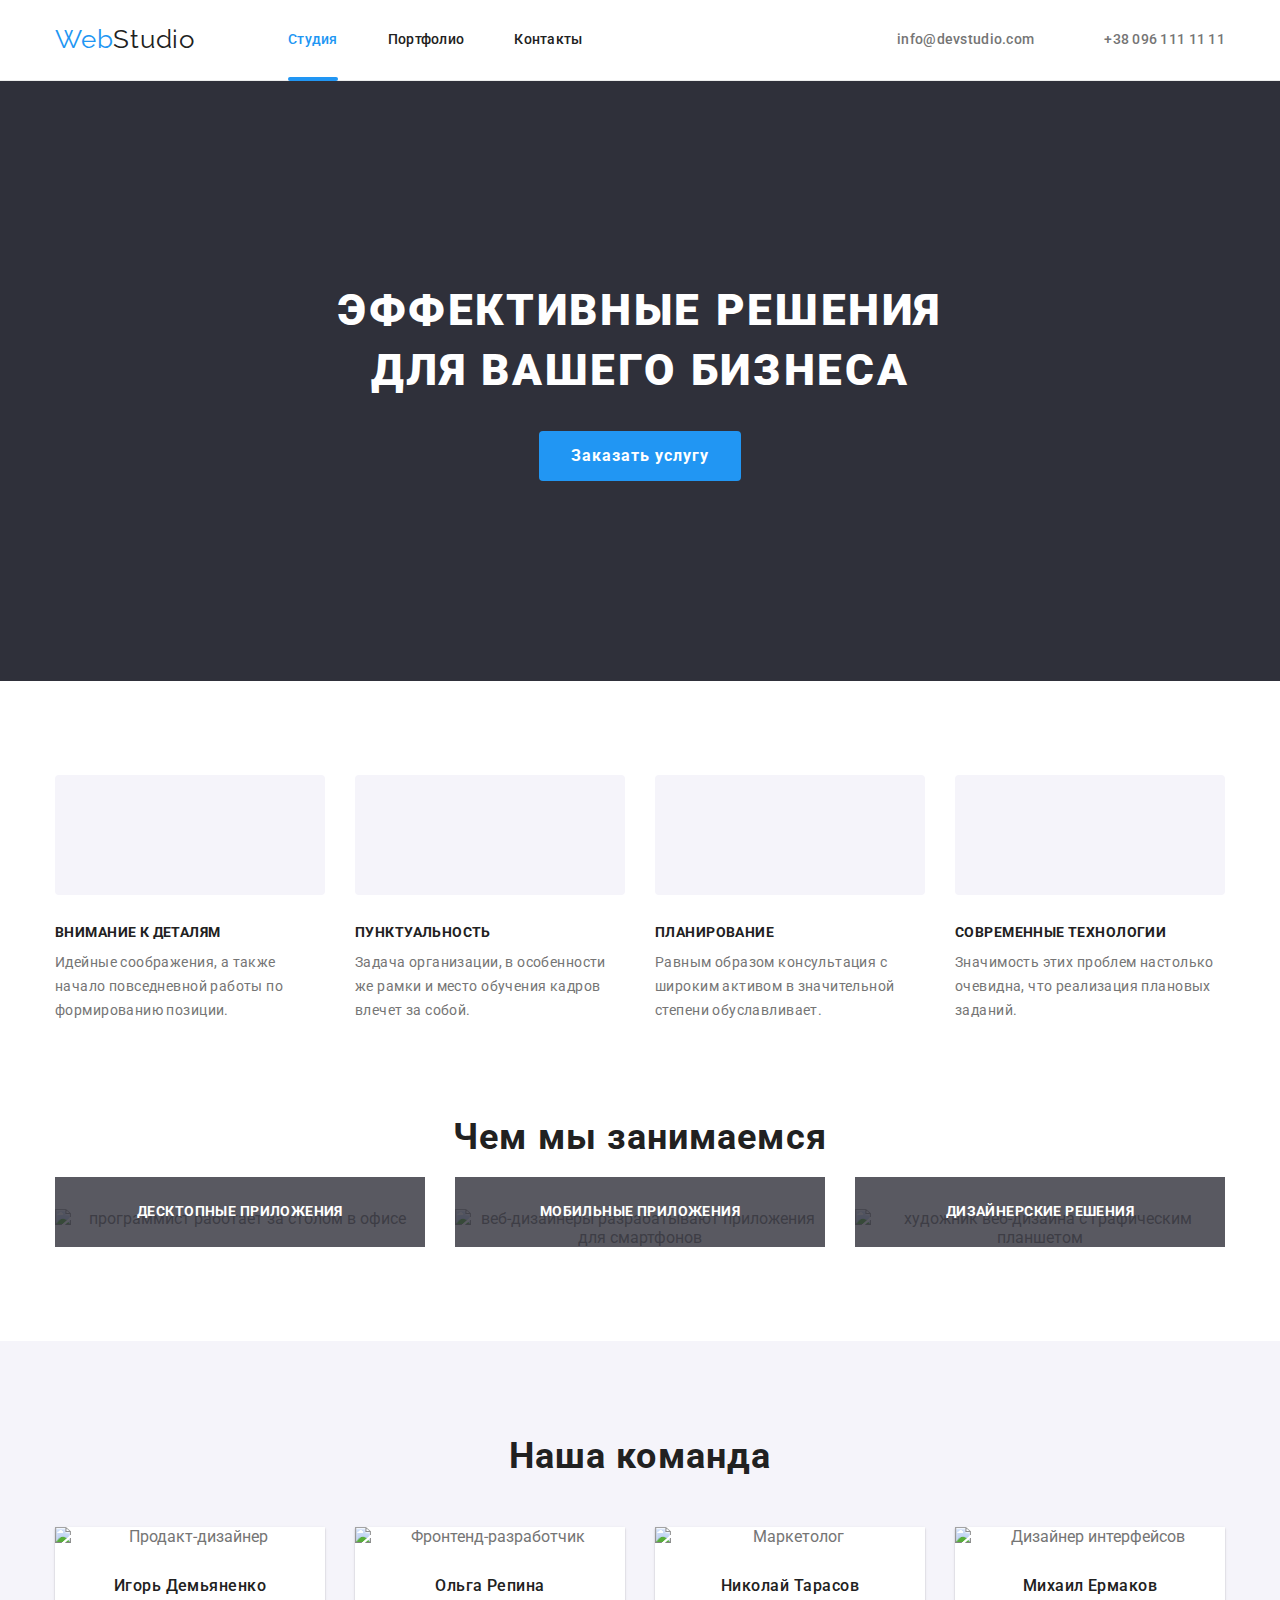
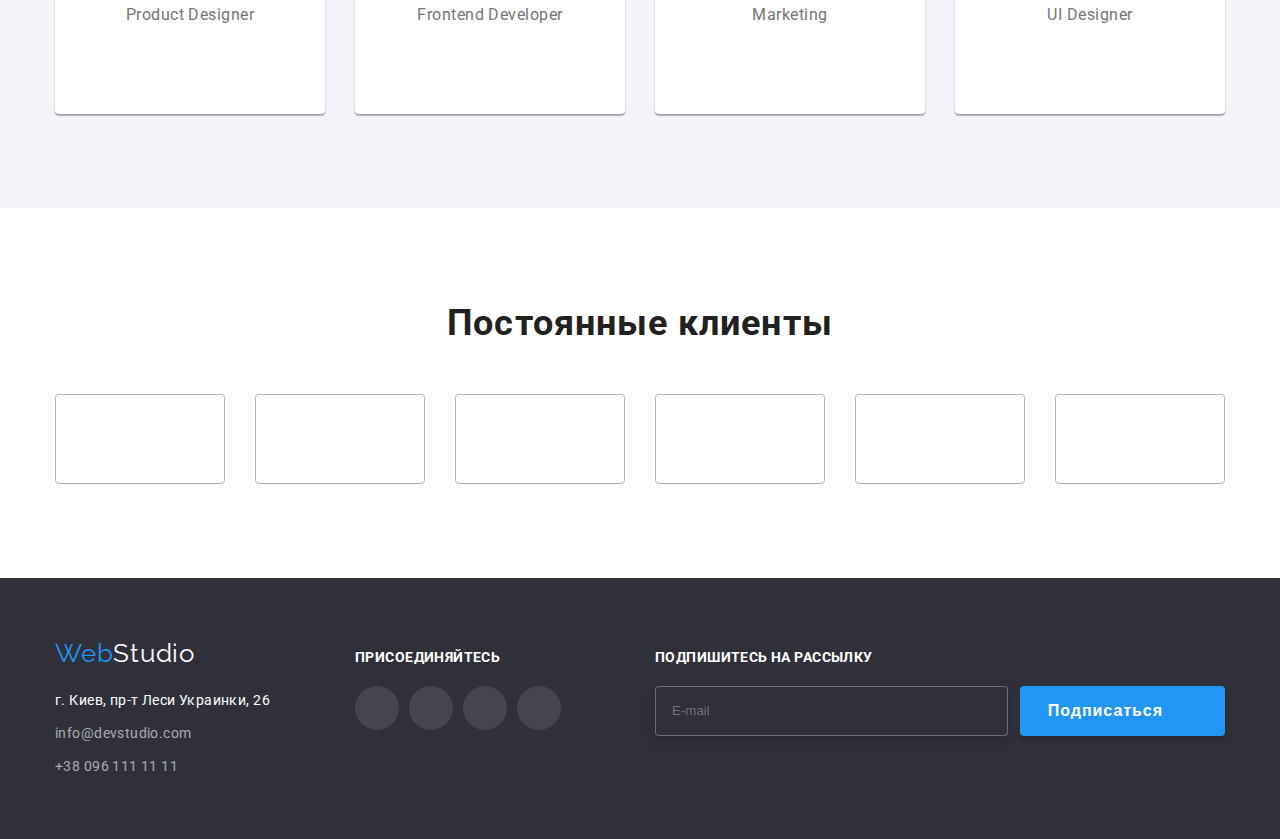
==== index.html @ 5e9e9f80 "finalazing sass" ====
<!DOCTYPE html>
<html lang="ru">
  <head>
    <meta charset="UTF-8" />
    <meta http-equiv="X-UA-Compatible" content="IE=edge" />
    <meta name="viewport" content="width=device-width, initial-scale=1.0" />
    <title>Студия</title>
    <link rel="preconnect" href="https://fonts.gstatic.com" />
    <link
      href="https://fonts.googleapis.com/css2?family=Raleway:wght@700&family=Roboto:wght@400;500;700;900&display=swap"
      rel="stylesheet"
    />
    <link
      rel="stylesheet"
      href="https://cdnjs.cloudflare.com/ajax/libs/modern-normalize/1.0.0/modern-normalize.min.css"
      integrity="sha512-ISS7cAi1PEhQ8jnbJpJZMd29NlhNj4AWYyLOSp2CE/CsHxTCu+r+t0D2yoJudVrd0/8fTVPUVDzY5Tvli75u/g=="
      crossorigin="anonymous"
    />
    <link rel="stylesheet" href="./CSS/styles.min.css" />
  </head>
  <body>
    <!-- Шапка сайта -->
    <header class="header">
      <div class="container header--align-center">
        <nav class="navigation">
          <a
            href="https://andysmokk.github.io/goit-markup-hw-07/"
            class="logo header__logo--position"
          >
            <span class="logo__text--blue">Web</span>Studio</a
          >
          <ul class="navigation__list">
            <li class="navigation__ltem">
              <a
                href="./index.html"
                class="navigation__link navigation__link--position current navigation--current-page"
                >Студия
              </a>
            </li>
            <li class="navigation__ltem">
              <a
                href="./html/portfolio.html"
                class="navigation__link navigation__link--position"
                >Портфолио</a
              >
            </li>
            <li class="navigation__ltem">
              <a href="/" class="navigation__link navigation__link--position"
                >Контакты</a
              >
            </li>
          </ul>
        </nav>
        <ul class="contacts">
          <li class="contacts__item--position">
            <a
              class="contacts__link contacts__link--position contacts__link--padding"
              href="mailto:info@devstudio.com"
            >
              <svg
                class="contacts__icon contacts__icon--posotion"
                width="16"
                height="12"
              >
                <use href="./images/icons/sprite.svg#icon-envelope"></use>
              </svg>
              info@devstudio.com
            </a>
          </li>
          <li class="contacts__item--position">
            <a
              class="contacts__link contacts__link--position contacts__link--padding"
              href="tel:+380961111111"
              ><svg
                class="contacts__icon contacts__icon--posotion"
                width="10"
                height="16"
              >
                <use href="./images/icons/sprite.svg#icon-smartphone"></use>
              </svg>
              +38 096 111 11 11</a
            >
          </li>
        </ul>
      </div>
    </header>

    <main>
      <!-- Секция герой -->
      <section class="hero overlay">
        <div class="container hero__title--popsition">
          <h1 class="hero__title">Эффективные решения для вашего бизнеса</h1>
          <button type="button" class="hero__button" data-modal-open>
            Заказать услугу
          </button>
        </div>
      </section>

      <!-- Секция особенности работы -->
      <section class="section">
        <div class="container">
          <!-- заголовок "Особенности работы" скрыт -->
          <h2 class="visually-hidden">Особенности работы</h2>
          <ul class="grid">
            <li class="grid__item">
              <div class="features features--margin">
                <svg width="70" height="70">
                  <use href="./images/icons/sprite.svg#icon-antenna"></use>
                </svg>
              </div>
              <h3 class="features__title features__title--margin">
                Внимание к деталям
              </h3>
              <p class="features__text">
                Идейные соображения, а также начало повседневной работы по
                формированию позиции.
              </p>
            </li>
            <li class="grid__item">
              <div class="features features--margin">
                <svg width="70" height="70">
                  <use href="./images/icons/sprite.svg#icon-clock"></use>
                </svg>
              </div>
              <h3 class="features__title features__title--margin">
                Пунктуальность
              </h3>
              <p class="features__text">
                Задача организации, в особенности же рамки и место обучения
                кадров влечет за собой.
              </p>
            </li>
            <li class="grid__item">
              <div class="features features--margin">
                <svg width="70" height="70">
                  <use href="./images/icons/sprite.svg#icon-diagram"></use>
                </svg>
              </div>
              <h3 class="features__title features__title--margin">
                Планирование
              </h3>
              <p class="features__text">
                Равным образом консультация с широким активом в значительной
                степени обуславливает.
              </p>
            </li>
            <li class="grid__item">
              <div class="features features--margin">
                <svg width="70" height="70">
                  <use href="./images/icons/sprite.svg#icon-astronaut"></use>
                </svg>
              </div>
              <h3 class="features__title features__title--margin">
                Современные технологии
              </h3>
              <p class="features__text">
                Значимость этих проблем настолько очевидна, что реализация
                плановых заданий.
              </p>
            </li>
          </ul>
        </div>
      </section>

      <!-- Секция чем мы занимаемся -->
      <section class="section work">
        <div class="container">
          <h2 class="section__title section__title--margin">
            Чем мы занимаемся
          </h2>
          <ul class="grid">
            <li class="work__item grid__item">
              <img
                src="./images/home/programer-working.jpg"
                alt="программист работает за столом в офисе"
              />
              <p class="work__text work__text--padding">
                Десктопные приложения
              </p>
            </li>
            <li class="work__item grid__item">
              <img
                src="./images/home/web-ui-designers.jpg"
                alt="веб-дизайнеры разрабатывают приложения для смартфонов"
              />
              <p class="work__text work__text--padding">Мобильные приложения</p>
            </li>
            <li class="work__item grid__item">
              <img
                src="./images/home/creative-artist-web-design.jpg"
                alt="художник веб-дизайна с графическим планшетом"
              />
              <p class="work__text work__text--padding">Дизайнерские решения</p>
            </li>
          </ul>
        </div>
      </section>

      <!-- Секция наша команда -->
      <section class="section team">
        <div class="container">
          <h2 class="section__title section__title--margin">Наша команда</h2>
          <ul class="grid">
            <li class="grid__item team__item">
              <img
                src="./images/home/product-designer.jpg"
                alt="Продакт-дизайнер"
              />
              <div class="team__text--padding">
                <h3 class="team__member-title team__member-title--margin">
                  Игорь Демьяненко
                </h3>
                <p class="team__member-text">Product Designer</p>
              </div>
              <ul class="social__list social__list--padding">
                <li class="social__item social__item--margin">
                  <a href="" class="social__link">
                    <svg class="social__icon" width="20" height="20">
                      <use
                        href="./images/icons/sprite.svg#icon-instagram"
                      ></use>
                    </svg>
                  </a>
                </li>
                <li class="social__item social__item--margin">
                  <a href="" class="social__link">
                    <svg class="social__icon" width="20" height="16.25">
                      <use href="./images/icons/sprite.svg#icon-twitter"></use>
                    </svg>
                  </a>
                </li>
                <li class="social__item social__item--margin">
                  <a href="" class="social__link">
                    <svg class="social__icon" width="10" height="20">
                      <use href="./images/icons/sprite.svg#icon-facebook"></use>
                    </svg>
                  </a>
                </li>
                <li class="social__item social__item--margin">
                  <a href="" class="social__link">
                    <svg class="social__icon" width="20" height="20">
                      <use href="./images/icons/sprite.svg#icon-linkedin"></use>
                    </svg>
                  </a>
                </li>
              </ul>
            </li>
            <li class="grid__item team__item">
              <img
                src="./images/home/frontend-developer.jpg"
                alt="Фронтенд-разработчик"
              />
              <div class="team__text--padding">
                <h3 class="team__member-title team__member-title--margin">
                  Ольга Репина
                </h3>
                <p class="team__member-text">Frontend Developer</p>
              </div>
              <ul class="social__list social__list--padding">
                <li class="social__item social__item--margin">
                  <a href="" class="social__link">
                    <svg class="social__icon" width="20" height="20">
                      <use
                        href="./images/icons/sprite.svg#icon-instagram"
                      ></use>
                    </svg>
                  </a>
                </li>
                <li class="social__item social__item--margin">
                  <a href="" class="social__link">
                    <svg class="social__icon" width="20" height="16.25">
                      <use href="./images/icons/sprite.svg#icon-twitter"></use>
                    </svg>
                  </a>
                </li>
                <li class="social__item social__item--margin">
                  <a href="" class="social__link">
                    <svg class="social__icon" width="10" height="20">
                      <use href="./images/icons/sprite.svg#icon-facebook"></use>
                    </svg>
                  </a>
                </li>
                <li class="social__item social__item--margin">
                  <a href="" class="social__link">
                    <svg class="social__icon" width="20" height="20">
                      <use href="./images/icons/sprite.svg#icon-linkedin"></use>
                    </svg>
                  </a>
                </li>
              </ul>
            </li>
            <li class="grid__item team__item">
              <img src="./images/home/marketing.jpg" alt="Маркетолог" />
              <div class="team__text--padding">
                <h3 class="team__member-title team__member-title--margin">
                  Николай Тарасов
                </h3>
                <p class="team__member-text">Marketing</p>
              </div>
              <ul class="social__list social__list--padding">
                <li class="social__item social__item--margin">
                  <a href="" class="social__link">
                    <svg class="social__icon" width="20" height="20">
                      <use
                        href="./images/icons/sprite.svg#icon-instagram"
                      ></use>
                    </svg>
                  </a>
                </li>
                <li class="social__item social__item--margin">
                  <a href="" class="social__link">
                    <svg class="social__icon" width="20" height="16.25">
                      <use href="./images/icons/sprite.svg#icon-twitter"></use>
                    </svg>
                  </a>
                </li>
                <li class="social__item social__item--margin">
                  <a href="" class="social__link">
                    <svg class="social__icon" width="10" height="20">
                      <use href="./images/icons/sprite.svg#icon-facebook"></use>
                    </svg>
                  </a>
                </li>
                <li class="social__item social__item--margin">
                  <a href="" class="social__link">
                    <svg class="social__icon" width="20" height="20">
                      <use href="./images/icons/sprite.svg#icon-linkedin"></use>
                    </svg>
                  </a>
                </li>
              </ul>
            </li>
            <li class="grid__item team__item">
              <img
                src="./images/home/ui-designer.jpg"
                alt="Дизайнер интерфейсов"
              />
              <div class="team__text--padding">
                <h3 class="team__member-title team__member-title--margin">
                  Михаил Ермаков
                </h3>
                <p class="team__member-text">UI Designer</p>
              </div>
              <ul class="social__list social__list--padding">
                <li class="social__item social__item--margin">
                  <a
                    href=""
                    class="social__link"
                    target="_blank"
                    rel="noopener noreferrer"
                  >
                    <svg class="social__icon" width="20" height="20">
                      <use
                        href="./images/icons/sprite.svg#icon-instagram"
                      ></use>
                    </svg>
                  </a>
                </li>
                <li class="social__item social__item--margin">
                  <a
                    href=""
                    class="social__link"
                    target="_blank"
                    rel="noopener noreferrer"
                  >
                    <svg class="social__icon" width="20" height="16.25">
                      <use href="./images/icons/sprite.svg#icon-twitter"></use>
                    </svg>
                  </a>
                </li>
                <li class="social__item social__item--margin">
                  <a
                    href=""
                    class="social__link"
                    target="_blank"
                    rel="noopener noreferrer"
                  >
                    <svg class="social__icon" width="10" height="20">
                      <use href="./images/icons/sprite.svg#icon-facebook"></use>
                    </svg>
                  </a>
                </li>
                <li class="social__item social__item--margin">
                  <a
                    href=""
                    class="social__link"
                    target="_blank"
                    rel="noopener noreferrer"
                  >
                    <svg class="social__icon" width="20" height="20">
                      <use href="./images/icons/sprite.svg#icon-linkedin"></use>
                    </svg>
                  </a>
                </li>
              </ul>
            </li>
          </ul>
        </div>
      </section>

      <!-- Секция клиенты -->
      <section class="section clients">
        <div class="container">
          <h2 class="section__title section__title--margin">
            Постоянные клиенты
          </h2>
          <ul class="grid">
            <li class="grid__item clients__item--grid">
              <a href="" class="clients__link">
                <svg class="clients__icon" width="44.27" height="49.23">
                  <use href="./images/icons/sprite.svg#icon-Client-1"></use>
                </svg>
              </a>
            </li>
            <li class="grid__item clients__item--grid">
              <a href="" class="clients__link">
                <svg class="clients__icon" width="40" height="52">
                  <use href="./images/icons/sprite.svg#icon-Client-2"></use>
                </svg>
              </a>
            </li>
            <li class="grid__item clients__item--grid">
              <a href="" class="clients__link">
                <svg class="clients__icon" width="41" height="42.6">
                  <use href="./images/icons/sprite.svg#icon-Client-3"></use>
                </svg>
              </a>
            </li>
            <li class="grid__item clients__item--grid">
              <a href="" class="clients__link">
                <svg class="clients__icon" width="79.66" height="42.02">
                  <use href="./images/icons/sprite.svg#icon-Client-4"></use>
                </svg>
              </a>
            </li>
            <li class="grid__item clients__item--grid">
              <a href="" class="clients__link">
                <svg class="clients__icon" width="59" height="47">
                  <use href="./images/icons/sprite.svg#icon-Client-5"></use>
                </svg>
              </a>
            </li>
            <li class="grid__item clients__item--grid">
              <a href="" class="clients__link">
                <svg class="clients__icon" width="88.48" height="45.44">
                  <use href="./images/icons/sprite.svg#icon-Client-6"></use>
                </svg>
              </a>
            </li>
          </ul>
        </div>
      </section>
    </main>

    <!-- Футер -->
    <footer class="footer">
      <div class="container footer__flex">
        <div class="footer__addres footer__addres--position">
          <a
            href="https://andysmokk.github.io/goit-markup-hw-07/"
            class="logo footer__logo footer__logo--margin"
          >
            <span class="logo__text--blue">Web</span>Studio</a
          >
          <address>
            <p class="address__text address__text--margin">
              г. Киев, пр-т Леси Украинки, 26
            </p>
            <ul>
              <li>
                <a
                  class="address__contact address__contact--margin"
                  href="mailto:info@devstudio.com"
                  >info@devstudio.com</a
                >
              </li>
              <li>
                <a class="address__contact" href="tel:+380961111111"
                  >+38 096 111 11 11</a
                >
              </li>
            </ul>
          </address>
        </div>
        <div class="footer__social footer__social--position">
          <p class="social__text social__text--margin">присоединяйтесь</p>
          <ul class="social__list">
            <li class="social__item social__item--margin">
              <a href="" class="social__link social__link--background">
                <svg class="social__icon--white" width="20" height="20">
                  <use href="./images/icons/sprite.svg#icon-instagram"></use>
                </svg>
              </a>
            </li>
            <li class="social__item social__item--margin">
              <a href="" class="social__link social__link--background">
                <svg class="social__icon--white" width="20" height="16.25">
                  <use href="./images/icons/sprite.svg#icon-twitter"></use>
                </svg>
              </a>
            </li>
            <li class="social__item social__item--margin">
              <a href="" class="social__link social__link--background">
                <svg class="social__icon--white" width="10" height="20">
                  <use href="./images/icons/sprite.svg#icon-facebook"></use>
                </svg>
              </a>
            </li>
            <li class="social__item social__item--margin">
              <a href="" class="social__link social__link--background">
                <svg class="social__icon--white" width="20" height="20">
                  <use href="./images/icons/sprite.svg#icon-linkedin"></use>
                </svg>
              </a>
            </li>
          </ul>
        </div>
        <form class="subscribe subscribe--padding">
          <p class="subscribe__text subscribe__text--margin">
            Подпишитесь на рассылку
          </p>
          <div class="subscribe__flex">
            <input
              type="email"
              name="email"
              placeholder="E-mail"
              class="subscribe__input-email"
            />
            <button
              type="submit"
              class="subscribe__button subscribe__button--margin"
            >
              Подписаться
              <svg width="24" height="24" class="subscribe__icon--append">
                <use href="./images/icons/sprite.svg#icon-telegram"></use>
              </svg>
            </button>
          </div>
        </form>
      </div>
    </footer>

    <!-- Модальное окно заказать услугу -->
    <div class="backdrop is-hidden" data-modal>
      <div class="modal modal--size modal--padding">
        <button type="button" class="modal__button-close" data-modal-close>
          <svg width="11" height="11">
            <use href="./images/icons/sprite.svg#icon-close"></use>
          </svg>
        </button>
        <form class="modal__form modal__form--padding" autocomplete="on">
          <p class="modal__form-text modal__form-text--padding">
            Оставьте свои данные, мы вам перезвоним
          </p>
          <div class="form-field modal__form-field">
            <label for="name">Имя</label>
            <input
              type="text"
              name="name"
              id="name"
              class="modal__input modal__input--padding modal__input--margin modal__input--font"
            />
            <svg width="18" height="18" class="form-field__icon">
              <use href="./images/icons/sprite.svg#icon-person-black"></use>
            </svg>
          </div>
          <div class="form-field modal__form-field">
            <label for="phone">Телефон</label>
            <input
              type="tel"
              name="phone"
              id="phone"
              class="modal__input modal__input--padding modal__input--margin modal__input--font"
            />
            <svg width="18" height="18" class="form-field__icon">
              <use href="./images/icons/sprite.svg#icon-phone-black"></use>
            </svg>
          </div>
          <div class="form-field modal__form-field">
            <label for="email">Почта</label>
            <input
              type="email"
              name="email"
              id="email"
              class="modal__input modal__input--padding modal__input--margin modal__input--font"
            />
            <svg width="18" height="18" class="form-field__icon">
              <use href="./images/icons/sprite.svg#icon-email-black"></use>
            </svg>
          </div>
          <div class="form-field modal__form-field">
            <label for="comment">Комментарий</label>
            <textarea
              name="comment"
              id="comment"
              rows="6"
              placeholder="Введите текст"
              class="modal__textarea modal__textarea--padding modal__textarea--margin modal__input--font"
            ></textarea>
          </div>
          <div class="form-field__policy">
            <label>
              <input type="checkbox" class="form-field__checkbox-policy" />
              <svg width="16" height="15" class="form-field__checkbox-icon">
                <use href="./images/icons/sprite.svg#icon-empty-checkbox"></use>
              </svg>
              <span
                class="form-field__policy-text form-field__policy-text--padding"
                >Соглашаюсь с рассылкой и принимаю
                <a href="" class="form-field__agreement">
                  Условия договора</a
                ></span
              >
            </label>
          </div>
          <button
            type="submit"
            class="form-field__button form-field__button--margin"
          >
            Отправить
          </button>
        </form>
      </div>
    </div>
    <script src="./js/modal.js"></script>
  </body>
</html>
---- CSS/styles.min.css ----
:root{--primery-text-color: #757575;--title-text-color: #212121;--button-text-color: #212121;--button-text-color-hover-focus: #ffffff;--button-background-color: #f5f4fa;--link-text-ontacts: #757575;--link-text-site-nav: #212121;--accent-text-color: #2196f3;--social-icon-color: #afb1b8;--accent-icon-color: #ffffff;--grid-item: 4;--timing-function: cubic-bezier(0.4, 0, 0.2, 1);--animation-speed: 250ms}.visually-hidden{position:absolute !important;clip:rect(1px 1px 1px 1px);clip:rect(1px, 1px, 1px, 1px);padding:0 !important;border:0 !important;height:1px !important;width:1px !important;overflow:hidden}html{box-sizing:border-box}*,*::before,*::after{box-sizing:border-box}a{text-decoration:none}ul{padding-left:0;margin:0}li{list-style:none}address{font-style:normal}h1,h2,h3,h4,h5,h6,p{margin-top:0;margin-bottom:0}img{display:block;max-width:100%;height:auto}button{cursor:pointer}label{font-size:12px;line-height:1.17;letter-spacing:0.01em;cursor:pointer}textarea{resize:none}body{color:var(--primery-text-color);background-color:#ffffff;font-family:Roboto, sans-serif;margin:0}.container{width:1200px;padding-left:15px;padding-right:15px;margin-left:auto;margin-right:auto}.hero__button{color:#ffffff;background-color:#2196f3;font-weight:700;font-size:16px;line-height:1.88;letter-spacing:0.06em;font-family:inherit;padding:10px 32px;border:0;border-radius:4px}.filter__button{color:var(--button-text-color);background-color:var(--button-background-color);font-weight:500;font-size:16px;line-height:1.63;letter-spacing:0.03em;font-family:inherit;border:0;border-radius:4px;padding:6px 22px;transition:background-color var(--animation-speed) var(--timing-function),color var(--animation-speed) var(--timing-function),box-shadow var(--animation-speed) var(--timing-function)}.filter__button:hover,.filter__button:focus{color:var(--button-text-color-hover-focus);background-color:var(--accent-text-color);box-shadow:0px 3px 1px rgba(0,0,0,0.1),0px 1px 2px rgba(0,0,0,0.08),0px 2px 2px rgba(0,0,0,0.12)}.subscribe__button{font-weight:700;font-size:16px;line-height:1.88;letter-spacing:0.06em;color:var(--accent-icon-color);padding:10px 28px;display:flex;align-items:center;border:none;border-radius:4px;background-color:var(--accent-text-color);box-shadow:0px 4px 4px rgba(0,0,0,0.15)}.subscribe__button--margin{margin-left:12px}.subscribe__icon--append{margin-left:10px}.form-field__button{font-weight:700;font-size:16px;line-height:1.88;letter-spacing:0.06em;padding:10px 55px;display:block;color:var(--button-background-color);background-color:var(--accent-text-color);border:0;border-radius:4px;box-shadow:0px 4px 4px rgba(0,0,0,0.15);transition:background-color var(--animation-speed) var(--timing-function)}.form-field__button--margin{margin-top:23px;margin-right:auto;margin-left:auto}.form-field__button:hover,.form-field__button:focus{background-color:#188ce8}.social__list{display:inline-flex}.social__list--padding{padding-bottom:30px}.social__item--margin+.social__item--margin{margin-left:10px}.social__link{display:flex;justify-content:center;align-items:center;width:44px;height:44px;border-radius:50%;background-color:#ffffff;transition:background-color var(--animation-speed) var(--timing-function)}.social__item .social__icon{fill:var(--social-icon-color);transition:fill var(--animation-speed) var(--timing-function)}.social__link:hover .social__icon,.social__link:focus .social__icon{fill:var(--accent-icon-color)}.social__link:hover,.social__link:focus{background-color:var(--accent-text-color)}.social__link--background{background-color:rgba(255,255,255,0.1)}.social__icon--white{fill:#ffffff}.logo{color:#212121;font-family:Raleway, sans-serif;font-size:26px;line-height:1.19;letter-spacing:0.03em}.header__logo--position{padding-top:24px;padding-bottom:25px}.footer__logo--margin{margin-bottom:20px}.footer__logo{color:#ffffff;display:inline-block}.logo__text--blue{color:#2196f3}.backdrop{position:fixed;top:0;bottom:0;width:100%;height:100%;background-color:rgba(0,0,0,0.2);opacity:1;transition:opacity var(--animation-speed) var(--timing-function)}.backdrop.is-hidden{opacity:0;visibility:visible;pointer-events:none}.backdrop.is-hidden .modal{transform:translate(-50%, -50%) scale(0.1)}.modal{position:absolute;top:50%;left:50%;transform:translate(-50%, -50%) scale(1);transition:transform var(--animation-speed) var(--timing-function);border-radius:4px;background-color:#ffffff;display:flex;justify-content:flex-end;box-shadow:0px 1px 3px rgba(0,0,0,0.12),0px 1px 1px rgba(0,0,0,0.14),0px 2px 1px rgba(0,0,0,0.2)}.modal--size{min-width:528px;min-height:581px}.modal--padding{padding-top:8px;padding-right:8px}.modal__button-close{border:1px solid rgba(0,0,0,0.1);width:30px;height:30px;border-radius:50%;background-color:#fff;z-index:1;transition:fill var(--animation-speed) var(--timing-function)}.modal__button-close:hover,.modal__button-close:focus{fill:var(--accent-text-color)}.modal__form{position:absolute;top:0;right:0;left:0;bottom:0}.modal__form--padding{padding:40px}.modal__form-text{font-weight:700;font-size:20px;line-height:1.15;text-align:center;letter-spacing:0.03em;color:var(--button-text-color)}.modal__form-text--padding{margin-bottom:12px}.form-field{position:relative;display:flex;flex-direction:column}.modal__form-field{position:relative;display:flex;flex-direction:column}.modal__input{border:1px solid rgba(33,33,33,0.2);border-radius:4px;transition:border var(--animation-speed) var(--timing-function)}.modal__input--padding{padding-top:12px;padding-right:12px;padding-bottom:12px;padding-left:42px}.modal__input--margin{margin-top:4px;margin-bottom:10px}.modal__input--font{font-size:14px}.modal__textarea{border:1px solid rgba(33,33,33,0.2);border-radius:4px;transition:border var(--animation-speed) var(--timing-function)}.modal__textarea--padding{padding:12px 16px}.modal__textarea--margin{margin-top:4px;margin-bottom:20px}.modal__textarea::placeholder{font-size:12px;line-height:1.17;letter-spacing:0.01em;color:rgba(117,117,117,0.5)}.modal__input:hover,.modal__input:focus{border:1px solid var(--accent-text-color)}.modal__textarea:hover,.modal__textarea:focus{border:1px solid var(--accent-text-color)}.modal__input:hover+.form-field__icon,.modal__input:focus+.form-field__icon{fill:var(--accent-text-color)}.form-field__icon{position:absolute;top:50%;left:3.5%;transform:translateY(-30%);fill:var(--button-text-color);transition:fill var(--animation-speed) var(--timing-function)}.form-field__policy{text-align:center;position:relative}.form-field__policy-text{font-size:14px;line-height:1.71;letter-spacing:0.03em}.form-field__policy-text--padding{padding-left:24px}.form-field__agreement{text-decoration:underline}.form-field__checkbox-policy{position:absolute !important;clip:rect(1px 1px 1px 1px);clip:rect(1px, 1px, 1px, 1px);padding:0 !important;border:0 !important;height:1px !important;width:1px !important;overflow:hidden}.form-field__checkbox-icon{position:absolute;top:50%;left:2.6%;transform:translateY(-50%);fill:var(--button-text-color)}.form-field__checkbox-policy:checked+.form-field__checkbox-icon{background-color:var(--accent-text-color);fill:var(--accent-text-color);border-radius:2px;background-image:url(../images/icons/checkbox.svg);background-size:contain}.form-field__checkbox-policy:focus+.form-field__checkbox-icon{box-shadow:0px 0px 0px 2px rgba(0,0,0,0.33);border-radius:2px}.section{padding-top:94px;padding-bottom:94px}.section__title{font-size:36px;line-height:1.17;letter-spacing:0.03em;text-align:center;color:var(--title-text-color)}.section__title--margin{margin-bottom:50px}.grid{display:flex;flex-wrap:wrap;margin-right:-30px}.grid__item{flex-basis:calc((100% - 30px * var(--grid-item)) / var(--grid-item));margin-right:30px}.header{border-bottom:1px solid #ececec}.header--align-center{display:flex;align-items:center}.navigation{display:flex;align-items:center}.navigation__list{display:flex;margin-left:93px}.navigation__list .navigation__ltem:not(:last-child){margin-right:50px}.navigation__link{display:block;font-weight:500;font-size:14px;line-height:1.14;letter-spacing:0.02em;transition:color var(--animation-speed) var(--timing-function)}.navigation__link--position{display:flex;align-items:center;padding-top:32px;padding-bottom:32px}.navigation__list .navigation__link{color:var(--link-text-site-nav)}.navigation__list .navigation__link:hover,.navigation__list .navigation__link:focus{color:var(--accent-text-color)}.navigation__list .navigation__link.current{color:var(--accent-text-color)}.navigation__ltem{position:relative}.navigation--current-page::after{content:'';display:block;width:100%;height:4px;background-color:var(--accent-text-color);border-radius:4px;position:absolute;bottom:-1px}.contacts{display:flex;margin-left:auto}.contacts__link{color:var(--link-text-ontacts);font-style:normal;font-weight:500;font-size:14px;line-height:1.14;letter-spacing:0.02em;transition:color var(--animation-speed) var(--timing-function)}.contacts__link--position{display:flex;align-items:center;padding-top:30px;padding-bottom:30px}.contacts__link--padding{padding-top:30px;padding-bottom:30px}.address__contact{color:rgba(255,255,255,0.6);font-size:14px;font-weight:400;line-height:1.71;letter-spacing:0.03em}.contacts__link:hover,.contacts__link:focus{color:var(--accent-text-color)}.contacts__item--position+.contacts__item--position{margin-left:50px}.address__contact:hover,.address__contact:focus{color:var(--accent-text-color)}.address__contact--margin{display:block;margin-bottom:9px}.contacts__icon{fill:currentColor}.contacts__icon--posotion{margin-right:10px}.hero{background-color:#2f303a;text-align:center;padding-top:200px;padding-bottom:200px}.overlay{margin-left:auto;margin-right:auto;background-image:linear-gradient(to right, rgba(47,48,58,0.4), rgba(47,48,58,0.4)),url(../images/hero/Img-hero.jpg);background-size:cover;background-repeat:no-repeat;background-position:center}.hero__title{color:#ffffff;font-weight:900;font-size:44px;line-height:1.36;letter-spacing:0.06em;text-transform:uppercase;margin-bottom:30px}.hero__title--popsition{max-width:696px}.features{width:270px;height:120px;background-color:var(--button-background-color);border-radius:4px;display:flex;justify-content:center;align-items:center}.features--margin{margin-bottom:30px}.features__title{font-size:14px;line-height:1.14;letter-spacing:0.03em;text-transform:uppercase;color:var(--title-text-color)}.features__title--margin{margin-bottom:10px}.features__text{font-size:14px;line-height:1.71;letter-spacing:0.03em}.work{padding-top:0}.work__item{position:relative;text-align:center;--grid-item: 3}.work__item--margin{margin-right:30px}.work__text{position:absolute;right:0;bottom:0;left:0;min-height:70px;font-weight:700;font-size:14px;line-height:1.14;letter-spacing:0.03em;text-transform:uppercase;color:var(--accent-icon-color);background-color:rgba(47,48,58,0.8)}.work__text--padding{padding-top:27px}.team{background-color:var(--button-background-color)}.team__item{background-color:#ffffff;border-top-left-radius:0;border-top-right-radius:0;border-bottom-left-radius:4px;border-bottom-right-radius:4px;box-shadow:0px 1px 3px rgba(0,0,0,0.12),0px 1px 1px rgba(0,0,0,0.14),0px 2px 1px rgba(0,0,0,0.2);text-align:center}.team__member-text{font-weight:400;font-size:16px;line-height:1.19;letter-spacing:0.03em}.team__member-title{font-weight:500;font-size:16px;line-height:1.19;letter-spacing:0.03em;color:var(--title-text-color)}.team__member-title--margin{margin-bottom:10px}.team__text--padding{padding-top:30px;padding-bottom:16px}.clients__link{display:flex;justify-content:center;align-items:center;height:90px;border:1px solid #afb1b8;border-radius:4px;transition:border var(--animation-speed) var(--timing-function)}.clients__item--grid{--grid-item: 6}.clients__icon{fill:var(--social-icon-color);transition:fill var(--animation-speed) var(--timing-function)}.clients__link:hover,.clients__link:focus{border:1px solid var(--accent-text-color)}.clients__link:hover .clients__icon,.clients__link:focus .clients__icon{fill:var(--accent-text-color)}.examples{margin-bottom:-30px}.examples__item--grid{--grid-item: 3}.examples__item--margin{margin-bottom:30px}.examples__title{font-size:18px;line-height:2;letter-spacing:0.06em;color:var(--title-text-color)}.examples__title--margin{margin-bottom:4px}.examples__work-type{font-size:16px;line-height:1.88;letter-spacing:0.03em}.examples__box--border{border-right:1px solid #eeeeee;border-bottom:1px solid #eeeeee;border-left:1px solid #eeeeee;padding-top:20px;padding-right:24px;padding-bottom:20px;padding-left:24px}.examples__box--overlay{position:relative;overflow:hidden}.examples__box--overlay:before{display:inline-block;content:'';position:absolute;background-color:rgba(33,150,243,0.9);width:100%;height:100%;transform:translateY(100%);transition:transform var(--animation-speed) var(--timing-function)}.examples__link:hover .examples__box--overlay:before,.examples__link:focus .examples__box--overlay:before{opacity:1;transform:translateY(0)}.examples__text{font-size:18px;line-height:1.56;letter-spacing:0.03em;color:var(--button-text-color-hover-focus)}.examples__text--overlay{position:absolute;top:0;left:0;transform:translateY(100%);transition:transform var(--animation-speed) var(--timing-function);padding:63px 24px}.examples__link:hover .examples__text--overlay,.examples__link:focus .examples__text--overlay{opacity:1;transform:translateY(0)}.examples__link--visited:visited{color:#757575}.examples__box--shadow{transition:box-shadow var(--animation-speed) var(--timing-function)}.examples__link:hover .examples__box--shadow,.examples__link:focus .examples__box--shadow{box-shadow:0px 1px 1px rgba(0,0,0,0.12),0px 4px 4px rgba(0,0,0,0.06),1px 4px 6px rgba(0,0,0,0.16)}.filter{margin-bottom:50px}.filter__list{display:flex;flex-wrap:wrap;justify-content:center}.filter__item+.filter__item{margin-left:8px}.footer{background-color:#2f303a}.address__text{color:#ffffff;font-weight:400;font-size:14px;line-height:1.71;letter-spacing:0.03em}.address__text--margin{margin-bottom:9px}.social__text{font-weight:700;font-style:normal;font-size:14px;line-height:1.14;letter-spacing:0.03em;text-transform:uppercase;color:#ffffff}.social__text--margin{margin-bottom:20px}.footer__flex{display:flex}.footer__addres{--grid-item: 2;flex-basis:calc((50% - 45px) / var(--grid-item))}.footer__addres--position{margin-right:30px;padding-top:60px;padding-bottom:60px}.footer__social{--grid-item: 2;flex-basis:calc((50% - 45px) / var(--grid-item))}.footer__social--position{padding-top:72px;padding-bottom:100px;margin-right:30px}.subscribe{flex-basis:calc(50% - 15px)}.subscribe--padding{padding-top:72px;padding-bottom:94px}.subscribe__text{font-weight:700;font-size:14px;line-height:1.14;letter-spacing:0.03em;text-transform:uppercase;color:var(--accent-icon-color)}.subscribe__text--margin{margin-bottom:20px}.subscribe__input-email{color:var(--button-background-color);padding:15px 16px;border:1px solid rgba(255,255,255,0.3);border-radius:4px;filter:drop-shadow(0px 4px 4px rgba(0,0,0,0.15));background-color:#2f303a;width:100%}.subscribe__flex{display:flex}
/*# sourceMappingURL=styles.min.css.map */
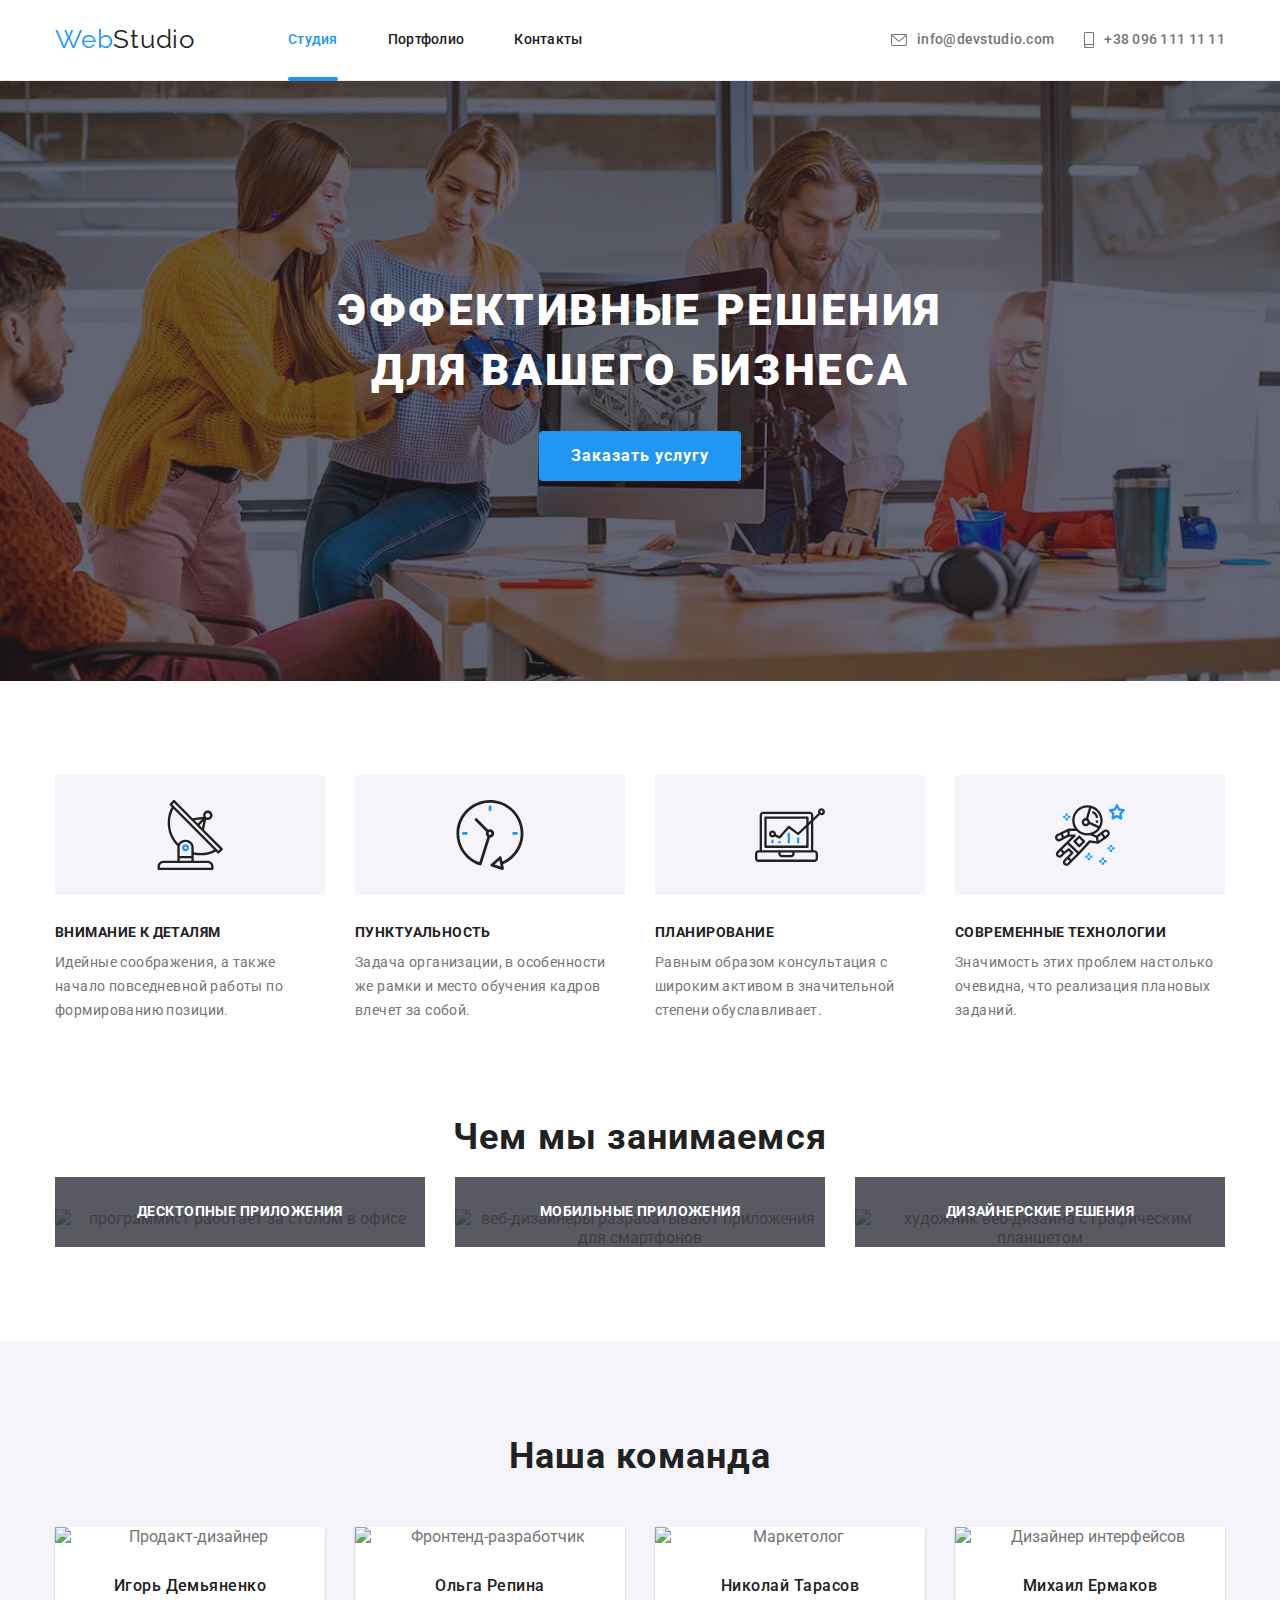
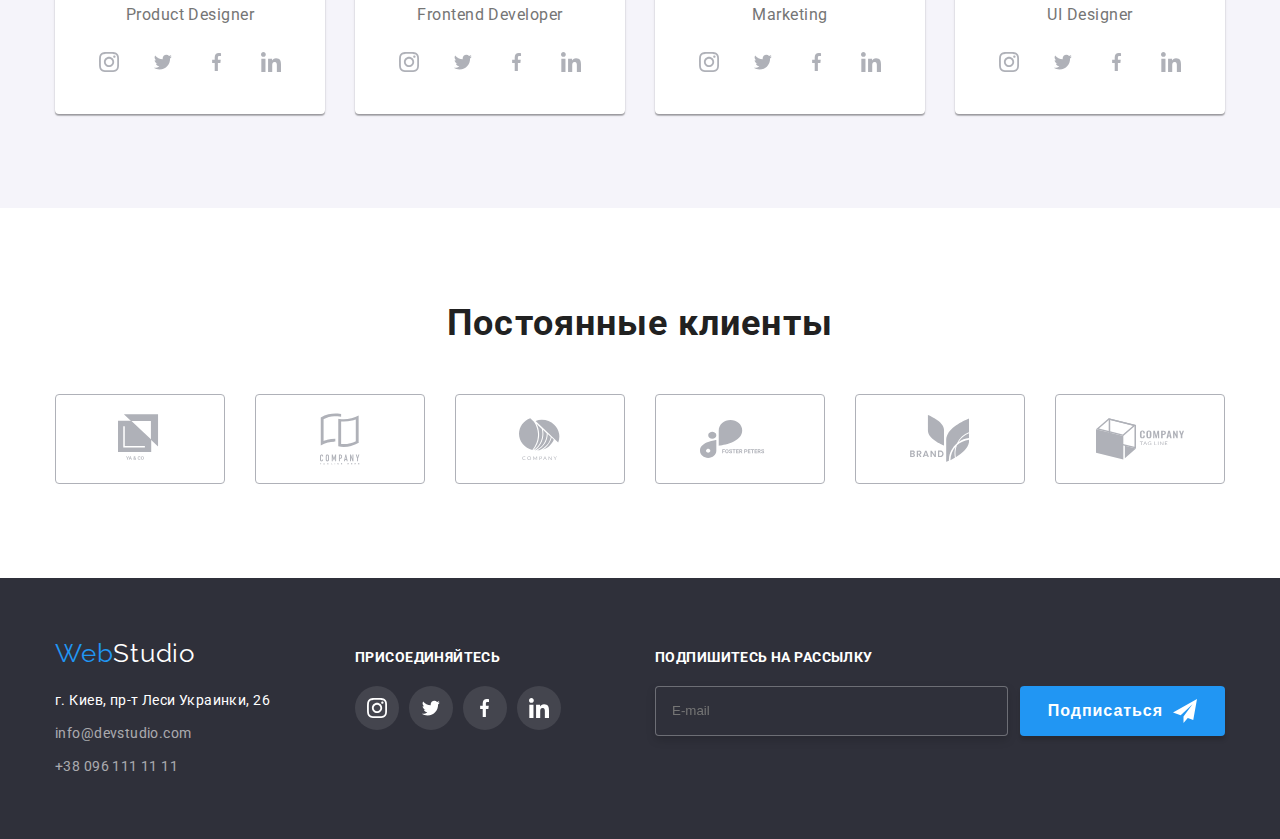
==== commit a24d56c4: "adaptive" ====
--- a/index.html
+++ b/index.html
@@ -21,75 +21,123 @@
   <body>
     <!-- Шапка сайта -->
     <header class="header">
-      <div class="container header--align-center">
-        <nav class="navigation">
-          <a
-            href="https://andysmokk.github.io/goit-markup-hw-07/"
-            class="logo header__logo--position"
+      <div class="container header--position">
+        <a
+          href="https://andysmokk.github.io/goit-markup-hw-08/"
+          class="logo header__logo--position"
+        >
+          <span class="logo__text--blue">Web</span>Studio</a
+        >
+        <button
+          type="button"
+          class="mobile-menu__btn"
+          aria-expanded="false"
+          data-menu-button
+        >
+          <svg
+            width="40"
+            height="40"
+            aria-label="переключатель мобильного меню"
           >
-            <span class="logo__text--blue">Web</span>Studio</a
-          >
-          <ul class="navigation__list">
-            <li class="navigation__ltem">
-              <a
-                href="./index.html"
-                class="navigation__link navigation__link--position current navigation--current-page"
-                >Студия
-              </a>
-            </li>
-            <li class="navigation__ltem">
-              <a
-                href="./html/portfolio.html"
-                class="navigation__link navigation__link--position"
-                >Портфолио</a
-              >
-            </li>
-            <li class="navigation__ltem">
-              <a href="/" class="navigation__link navigation__link--position"
-                >Контакты</a
-              >
-            </li>
-          </ul>
-        </nav>
-        <ul class="contacts">
-          <li class="contacts__item--position">
-            <a
-              class="contacts__link contacts__link--position contacts__link--padding"
-              href="mailto:info@devstudio.com"
-            >
-              <svg
-                class="contacts__icon contacts__icon--posotion"
-                width="16"
-                height="12"
-              >
-                <use href="./images/icons/sprite.svg#icon-envelope"></use>
-              </svg>
-              info@devstudio.com
-            </a>
-          </li>
-          <li class="contacts__item--position">
-            <a
-              class="contacts__link contacts__link--position contacts__link--padding"
-              href="tel:+380961111111"
-              ><svg
-                class="contacts__icon contacts__icon--posotion"
-                width="10"
-                height="16"
-              >
-                <use href="./images/icons/sprite.svg#icon-smartphone"></use>
-              </svg>
-              +38 096 111 11 11</a
-            >
-          </li>
-        </ul>
+            <use
+              class="mobile-menu__icon-close"
+              href="./images/icons/sprite.svg#icon-close-btn-mob"
+            ></use>
+            <use
+              class="mobile-menu__icon-menu"
+              href="./images/icons/sprite.svg#icon-menu-mob"
+            ></use>
+          </svg>
+        </button>
+        <!-- <div class="www"> -->
+        <div
+          class="mobile-menu mobile-menu--padding mobile-menu--margin is-open"
+          data-menu
+        >
+          <nav class="navigation">
+            <ul class="navigation__list">
+              <li class="navigation__ltem navigation__ltem--margin">
+                <a
+                  href="./index.html"
+                  class="navigation__link navigation__link--padding current navigation--current-page"
+                  >Студия
+                </a>
+              </li>
+              <li class="navigation__ltem navigation__ltem--margin">
+                <a
+                  href="./html/portfolio.html"
+                  class="navigation__link navigation__link--padding"
+                  >Портфолио</a
+                >
+              </li>
+              <li class="navigation__ltem navigation__ltem--margin">
+                <a href="/" class="navigation__link navigation__link--padding"
+                  >Контакты</a
+                >
+              </li>
+            </ul>
+          </nav>
+          <div>
+            <ul class="contacts contacts--margin">
+              <li class="contacts__item--position">
+                <a
+                  class="contacts__link contacts__link--position contacts__link--padding"
+                  href="mailto:info@devstudio.com"
+                >
+                  <svg
+                    class="contacts__icon contacts__icon--posotion"
+                    width="16"
+                    height="12"
+                  >
+                    <use href="./images/icons/sprite.svg#icon-envelope"></use>
+                  </svg>
+                  info@devstudio.com
+                </a>
+              </li>
+              <li class="contacts__item--position">
+                <a
+                  class="contacts__link contacts__link--large-print contacts__link--position contacts__link--padding"
+                  href="tel:+380961111111"
+                  ><svg
+                    class="contacts__icon contacts__icon--posotion"
+                    width="10"
+                    height="16"
+                  >
+                    <use href="./images/icons/sprite.svg#icon-smartphone"></use>
+                  </svg>
+                  +38 096 111 11 11</a
+                >
+              </li>
+            </ul>
+            <ul class="social-menu">
+              <li class="social-menu__item social-menu__item--margin">
+                <a href="" class="social-menu__link">Instagram</a>
+              </li>
+              <li class="social-menu__item social-menu__item--margin">
+                <a href="" class="social-menu__link">Twitter</a>
+              </li>
+              <li class="social-menu__item social-menu__item--margin">
+                <a href="" class="social-menu__link">Facebook</a>
+              </li>
+              <li class="social-menu__item social-menu__item--margin">
+                <a href="" class="social-menu__link">LinkedIn</a>
+              </li>
+            </ul>
+          </div>
+        </div>
       </div>
+      <!-- </div> -->
     </header>
 
     <main>
       <!-- Секция герой -->
       <section class="hero overlay">
         <div class="container hero__title--popsition">
-          <h1 class="hero__title">Эффективные решения для вашего бизнеса</h1>
+          <h1 class="hero__title">
+            Эффективные решения<span class="hero__title--wrap">
+              для вашего бизнеса</span
+            >
+          </h1>
           <button type="button" class="hero__button" data-modal-open>
             Заказать услугу
           </button>
@@ -97,13 +145,13 @@
       </section>
 
       <!-- Секция особенности работы -->
-      <section class="section">
+      <section class="section features">
         <div class="container">
           <!-- заголовок "Особенности работы" скрыт -->
           <h2 class="visually-hidden">Особенности работы</h2>
           <ul class="grid">
-            <li class="grid__item">
-              <div class="features features--margin">
+            <li class="grid__item features__item">
+              <div class="features__box features__box--margin">
                 <svg width="70" height="70">
                   <use href="./images/icons/sprite.svg#icon-antenna"></use>
                 </svg>
@@ -116,8 +164,8 @@
                 формированию позиции.
               </p>
             </li>
-            <li class="grid__item">
-              <div class="features features--margin">
+            <li class="grid__item features__item">
+              <div class="features__box features__box--margin">
                 <svg width="70" height="70">
                   <use href="./images/icons/sprite.svg#icon-clock"></use>
                 </svg>
@@ -130,8 +178,8 @@
                 кадров влечет за собой.
               </p>
             </li>
-            <li class="grid__item">
-              <div class="features features--margin">
+            <li class="grid__item features__item">
+              <div class="features__box features__box--margin">
                 <svg width="70" height="70">
                   <use href="./images/icons/sprite.svg#icon-diagram"></use>
                 </svg>
@@ -144,8 +192,8 @@
                 степени обуславливает.
               </p>
             </li>
-            <li class="grid__item">
-              <div class="features features--margin">
+            <li class="grid__item features__item">
+              <div class="features__box features__box--margin">
                 <svg width="70" height="70">
                   <use href="./images/icons/sprite.svg#icon-astronaut"></use>
                 </svg>
@@ -201,7 +249,7 @@
         <div class="container">
           <h2 class="section__title section__title--margin">Наша команда</h2>
           <ul class="grid">
-            <li class="grid__item team__item">
+            <li class="grid__item team__item gin">
               <img
                 src="./images/home/product-designer.jpg"
                 alt="Продакт-дизайнер"
@@ -245,7 +293,7 @@
                 </li>
               </ul>
             </li>
-            <li class="grid__item team__item">
+            <li class="grid__item team__item gin">
               <img
                 src="./images/home/frontend-developer.jpg"
                 alt="Фронтенд-разработчик"
@@ -289,7 +337,7 @@
                 </li>
               </ul>
             </li>
-            <li class="grid__item team__item">
+            <li class="grid__item team__item gin">
               <img src="./images/home/marketing.jpg" alt="Маркетолог" />
               <div class="team__text--padding">
                 <h3 class="team__member-title team__member-title--margin">
@@ -330,7 +378,7 @@
                 </li>
               </ul>
             </li>
-            <li class="grid__item team__item">
+            <li class="grid__item team__item gin">
               <img
                 src="./images/home/ui-designer.jpg"
                 alt="Дизайнер интерфейсов"
@@ -405,42 +453,42 @@
             Постоянные клиенты
           </h2>
           <ul class="grid">
-            <li class="grid__item clients__item--grid">
+            <li class="grid__item clients__item">
               <a href="" class="clients__link">
                 <svg class="clients__icon" width="44.27" height="49.23">
                   <use href="./images/icons/sprite.svg#icon-Client-1"></use>
                 </svg>
               </a>
             </li>
-            <li class="grid__item clients__item--grid">
+            <li class="grid__item clients__item">
               <a href="" class="clients__link">
                 <svg class="clients__icon" width="40" height="52">
                   <use href="./images/icons/sprite.svg#icon-Client-2"></use>
                 </svg>
               </a>
             </li>
-            <li class="grid__item clients__item--grid">
+            <li class="grid__item clients__item">
               <a href="" class="clients__link">
                 <svg class="clients__icon" width="41" height="42.6">
                   <use href="./images/icons/sprite.svg#icon-Client-3"></use>
                 </svg>
               </a>
             </li>
-            <li class="grid__item clients__item--grid">
+            <li class="grid__item clients__item">
               <a href="" class="clients__link">
                 <svg class="clients__icon" width="79.66" height="42.02">
                   <use href="./images/icons/sprite.svg#icon-Client-4"></use>
                 </svg>
               </a>
             </li>
-            <li class="grid__item clients__item--grid">
+            <li class="grid__item clients__item">
               <a href="" class="clients__link">
                 <svg class="clients__icon" width="59" height="47">
                   <use href="./images/icons/sprite.svg#icon-Client-5"></use>
                 </svg>
               </a>
             </li>
-            <li class="grid__item clients__item--grid">
+            <li class="grid__item clients__item">
               <a href="" class="clients__link">
                 <svg class="clients__icon" width="88.48" height="45.44">
                   <use href="./images/icons/sprite.svg#icon-Client-6"></use>
@@ -455,65 +503,67 @@
     <!-- Футер -->
     <footer class="footer">
       <div class="container footer__flex">
-        <div class="footer__addres footer__addres--position">
-          <a
-            href="https://andysmokk.github.io/goit-markup-hw-07/"
-            class="logo footer__logo footer__logo--margin"
-          >
-            <span class="logo__text--blue">Web</span>Studio</a
-          >
-          <address>
-            <p class="address__text address__text--margin">
-              г. Киев, пр-т Леси Украинки, 26
-            </p>
-            <ul>
-              <li>
-                <a
-                  class="address__contact address__contact--margin"
-                  href="mailto:info@devstudio.com"
-                  >info@devstudio.com</a
-                >
-              </li>
-              <li>
-                <a class="address__contact" href="tel:+380961111111"
-                  >+38 096 111 11 11</a
-                >
+        <div class="footer__box">
+          <div class="footer__addres footer__addres--position">
+            <a
+              href="https://andysmokk.github.io/goit-markup-hw-08/"
+              class="logo footer__logo footer__logo--margin"
+            >
+              <span class="logo__text--blue">Web</span>Studio</a
+            >
+            <address>
+              <p class="address__text address__text--margin">
+                г. Киев, пр-т Леси Украинки, 26
+              </p>
+              <ul>
+                <li>
+                  <a
+                    class="address__contact address__contact--margin"
+                    href="mailto:info@devstudio.com"
+                    >info@devstudio.com</a
+                  >
+                </li>
+                <li>
+                  <a class="address__contact" href="tel:+380961111111"
+                    >+38 096 111 11 11</a
+                  >
+                </li>
+              </ul>
+            </address>
+          </div>
+          <div class="footer__social footer__social--position">
+            <p class="social__text social__text--margin">присоединяйтесь</p>
+            <ul class="social__list">
+              <li class="social__item social__item--margin">
+                <a href="" class="social__link social__link--background">
+                  <svg class="social__icon--white" width="20" height="20">
+                    <use href="./images/icons/sprite.svg#icon-instagram"></use>
+                  </svg>
+                </a>
+              </li>
+              <li class="social__item social__item--margin">
+                <a href="" class="social__link social__link--background">
+                  <svg class="social__icon--white" width="20" height="16.25">
+                    <use href="./images/icons/sprite.svg#icon-twitter"></use>
+                  </svg>
+                </a>
+              </li>
+              <li class="social__item social__item--margin">
+                <a href="" class="social__link social__link--background">
+                  <svg class="social__icon--white" width="10" height="20">
+                    <use href="./images/icons/sprite.svg#icon-facebook"></use>
+                  </svg>
+                </a>
+              </li>
+              <li class="social__item social__item--margin">
+                <a href="" class="social__link social__link--background">
+                  <svg class="social__icon--white" width="20" height="20">
+                    <use href="./images/icons/sprite.svg#icon-linkedin"></use>
+                  </svg>
+                </a>
               </li>
             </ul>
-          </address>
-        </div>
-        <div class="footer__social footer__social--position">
-          <p class="social__text social__text--margin">присоединяйтесь</p>
-          <ul class="social__list">
-            <li class="social__item social__item--margin">
-              <a href="" class="social__link social__link--background">
-                <svg class="social__icon--white" width="20" height="20">
-                  <use href="./images/icons/sprite.svg#icon-instagram"></use>
-                </svg>
-              </a>
-            </li>
-            <li class="social__item social__item--margin">
-              <a href="" class="social__link social__link--background">
-                <svg class="social__icon--white" width="20" height="16.25">
-                  <use href="./images/icons/sprite.svg#icon-twitter"></use>
-                </svg>
-              </a>
-            </li>
-            <li class="social__item social__item--margin">
-              <a href="" class="social__link social__link--background">
-                <svg class="social__icon--white" width="10" height="20">
-                  <use href="./images/icons/sprite.svg#icon-facebook"></use>
-                </svg>
-              </a>
-            </li>
-            <li class="social__item social__item--margin">
-              <a href="" class="social__link social__link--background">
-                <svg class="social__icon--white" width="20" height="20">
-                  <use href="./images/icons/sprite.svg#icon-linkedin"></use>
-                </svg>
-              </a>
-            </li>
-          </ul>
+          </div>
         </div>
         <form class="subscribe subscribe--padding">
           <p class="subscribe__text subscribe__text--margin">
@@ -606,11 +656,10 @@
               </svg>
               <span
                 class="form-field__policy-text form-field__policy-text--padding"
-                >Соглашаюсь с рассылкой и принимаю
-                <a href="" class="form-field__agreement">
-                  Условия договора</a
-                ></span
               >
+                Соглашаюсь с рассылкой и принимаю
+                <a href="" class="form-field__agreement"> Условия договора</a>
+              </span>
             </label>
           </div>
           <button
@@ -622,6 +671,7 @@
         </form>
       </div>
     </div>
+    <script src="./js/mobile-menu.js"></script>
     <script src="./js/modal.js"></script>
   </body>
 </html>
--- a/CSS/styles.min.css
+++ b/CSS/styles.min.css
@@ -1,2 +1,2 @@
-:root{--primery-text-color: #757575;--title-text-color: #212121;--button-text-color: #212121;--button-text-color-hover-focus: #ffffff;--button-background-color: #f5f4fa;--link-text-ontacts: #757575;--link-text-site-nav: #212121;--accent-text-color: #2196f3;--social-icon-color: #afb1b8;--accent-icon-color: #ffffff;--grid-item: 4;--timing-function: cubic-bezier(0.4, 0, 0.2, 1);--animation-speed: 250ms}.visually-hidden{position:absolute !important;clip:rect(1px 1px 1px 1px);clip:rect(1px, 1px, 1px, 1px);padding:0 !important;border:0 !important;height:1px !important;width:1px !important;overflow:hidden}html{box-sizing:border-box}*,*::before,*::after{box-sizing:border-box}a{text-decoration:none}ul{padding-left:0;margin:0}li{list-style:none}address{font-style:normal}h1,h2,h3,h4,h5,h6,p{margin-top:0;margin-bottom:0}img{display:block;max-width:100%;height:auto}button{cursor:pointer}label{font-size:12px;line-height:1.17;letter-spacing:0.01em;cursor:pointer}textarea{resize:none}body{color:var(--primery-text-color);background-color:#ffffff;font-family:Roboto, sans-serif;margin:0}.container{width:1200px;padding-left:15px;padding-right:15px;margin-left:auto;margin-right:auto}.hero__button{color:#ffffff;background-color:#2196f3;font-weight:700;font-size:16px;line-height:1.88;letter-spacing:0.06em;font-family:inherit;padding:10px 32px;border:0;border-radius:4px}.filter__button{color:var(--button-text-color);background-color:var(--button-background-color);font-weight:500;font-size:16px;line-height:1.63;letter-spacing:0.03em;font-family:inherit;border:0;border-radius:4px;padding:6px 22px;transition:background-color var(--animation-speed) var(--timing-function),color var(--animation-speed) var(--timing-function),box-shadow var(--animation-speed) var(--timing-function)}.filter__button:hover,.filter__button:focus{color:var(--button-text-color-hover-focus);background-color:var(--accent-text-color);box-shadow:0px 3px 1px rgba(0,0,0,0.1),0px 1px 2px rgba(0,0,0,0.08),0px 2px 2px rgba(0,0,0,0.12)}.subscribe__button{font-weight:700;font-size:16px;line-height:1.88;letter-spacing:0.06em;color:var(--accent-icon-color);padding:10px 28px;display:flex;align-items:center;border:none;border-radius:4px;background-color:var(--accent-text-color);box-shadow:0px 4px 4px rgba(0,0,0,0.15)}.subscribe__button--margin{margin-left:12px}.subscribe__icon--append{margin-left:10px}.form-field__button{font-weight:700;font-size:16px;line-height:1.88;letter-spacing:0.06em;padding:10px 55px;display:block;color:var(--button-background-color);background-color:var(--accent-text-color);border:0;border-radius:4px;box-shadow:0px 4px 4px rgba(0,0,0,0.15);transition:background-color var(--animation-speed) var(--timing-function)}.form-field__button--margin{margin-top:23px;margin-right:auto;margin-left:auto}.form-field__button:hover,.form-field__button:focus{background-color:#188ce8}.social__list{display:inline-flex}.social__list--padding{padding-bottom:30px}.social__item--margin+.social__item--margin{margin-left:10px}.social__link{display:flex;justify-content:center;align-items:center;width:44px;height:44px;border-radius:50%;background-color:#ffffff;transition:background-color var(--animation-speed) var(--timing-function)}.social__item .social__icon{fill:var(--social-icon-color);transition:fill var(--animation-speed) var(--timing-function)}.social__link:hover .social__icon,.social__link:focus .social__icon{fill:var(--accent-icon-color)}.social__link:hover,.social__link:focus{background-color:var(--accent-text-color)}.social__link--background{background-color:rgba(255,255,255,0.1)}.social__icon--white{fill:#ffffff}.logo{color:#212121;font-family:Raleway, sans-serif;font-size:26px;line-height:1.19;letter-spacing:0.03em}.header__logo--position{padding-top:24px;padding-bottom:25px}.footer__logo--margin{margin-bottom:20px}.footer__logo{color:#ffffff;display:inline-block}.logo__text--blue{color:#2196f3}.backdrop{position:fixed;top:0;bottom:0;width:100%;height:100%;background-color:rgba(0,0,0,0.2);opacity:1;transition:opacity var(--animation-speed) var(--timing-function)}.backdrop.is-hidden{opacity:0;visibility:visible;pointer-events:none}.backdrop.is-hidden .modal{transform:translate(-50%, -50%) scale(0.1)}.modal{position:absolute;top:50%;left:50%;transform:translate(-50%, -50%) scale(1);transition:transform var(--animation-speed) var(--timing-function);border-radius:4px;background-color:#ffffff;display:flex;justify-content:flex-end;box-shadow:0px 1px 3px rgba(0,0,0,0.12),0px 1px 1px rgba(0,0,0,0.14),0px 2px 1px rgba(0,0,0,0.2)}.modal--size{min-width:528px;min-height:581px}.modal--padding{padding-top:8px;padding-right:8px}.modal__button-close{border:1px solid rgba(0,0,0,0.1);width:30px;height:30px;border-radius:50%;background-color:#fff;z-index:1;transition:fill var(--animation-speed) var(--timing-function)}.modal__button-close:hover,.modal__button-close:focus{fill:var(--accent-text-color)}.modal__form{position:absolute;top:0;right:0;left:0;bottom:0}.modal__form--padding{padding:40px}.modal__form-text{font-weight:700;font-size:20px;line-height:1.15;text-align:center;letter-spacing:0.03em;color:var(--button-text-color)}.modal__form-text--padding{margin-bottom:12px}.form-field{position:relative;display:flex;flex-direction:column}.modal__form-field{position:relative;display:flex;flex-direction:column}.modal__input{border:1px solid rgba(33,33,33,0.2);border-radius:4px;transition:border var(--animation-speed) var(--timing-function)}.modal__input--padding{padding-top:12px;padding-right:12px;padding-bottom:12px;padding-left:42px}.modal__input--margin{margin-top:4px;margin-bottom:10px}.modal__input--font{font-size:14px}.modal__textarea{border:1px solid rgba(33,33,33,0.2);border-radius:4px;transition:border var(--animation-speed) var(--timing-function)}.modal__textarea--padding{padding:12px 16px}.modal__textarea--margin{margin-top:4px;margin-bottom:20px}.modal__textarea::placeholder{font-size:12px;line-height:1.17;letter-spacing:0.01em;color:rgba(117,117,117,0.5)}.modal__input:hover,.modal__input:focus{border:1px solid var(--accent-text-color)}.modal__textarea:hover,.modal__textarea:focus{border:1px solid var(--accent-text-color)}.modal__input:hover+.form-field__icon,.modal__input:focus+.form-field__icon{fill:var(--accent-text-color)}.form-field__icon{position:absolute;top:50%;left:3.5%;transform:translateY(-30%);fill:var(--button-text-color);transition:fill var(--animation-speed) var(--timing-function)}.form-field__policy{text-align:center;position:relative}.form-field__policy-text{font-size:14px;line-height:1.71;letter-spacing:0.03em}.form-field__policy-text--padding{padding-left:24px}.form-field__agreement{text-decoration:underline}.form-field__checkbox-policy{position:absolute !important;clip:rect(1px 1px 1px 1px);clip:rect(1px, 1px, 1px, 1px);padding:0 !important;border:0 !important;height:1px !important;width:1px !important;overflow:hidden}.form-field__checkbox-icon{position:absolute;top:50%;left:2.6%;transform:translateY(-50%);fill:var(--button-text-color)}.form-field__checkbox-policy:checked+.form-field__checkbox-icon{background-color:var(--accent-text-color);fill:var(--accent-text-color);border-radius:2px;background-image:url(../images/icons/checkbox.svg);background-size:contain}.form-field__checkbox-policy:focus+.form-field__checkbox-icon{box-shadow:0px 0px 0px 2px rgba(0,0,0,0.33);border-radius:2px}.section{padding-top:94px;padding-bottom:94px}.section__title{font-size:36px;line-height:1.17;letter-spacing:0.03em;text-align:center;color:var(--title-text-color)}.section__title--margin{margin-bottom:50px}.grid{display:flex;flex-wrap:wrap;margin-right:-30px}.grid__item{flex-basis:calc((100% - 30px * var(--grid-item)) / var(--grid-item));margin-right:30px}.header{border-bottom:1px solid #ececec}.header--align-center{display:flex;align-items:center}.navigation{display:flex;align-items:center}.navigation__list{display:flex;margin-left:93px}.navigation__list .navigation__ltem:not(:last-child){margin-right:50px}.navigation__link{display:block;font-weight:500;font-size:14px;line-height:1.14;letter-spacing:0.02em;transition:color var(--animation-speed) var(--timing-function)}.navigation__link--position{display:flex;align-items:center;padding-top:32px;padding-bottom:32px}.navigation__list .navigation__link{color:var(--link-text-site-nav)}.navigation__list .navigation__link:hover,.navigation__list .navigation__link:focus{color:var(--accent-text-color)}.navigation__list .navigation__link.current{color:var(--accent-text-color)}.navigation__ltem{position:relative}.navigation--current-page::after{content:'';display:block;width:100%;height:4px;background-color:var(--accent-text-color);border-radius:4px;position:absolute;bottom:-1px}.contacts{display:flex;margin-left:auto}.contacts__link{color:var(--link-text-ontacts);font-style:normal;font-weight:500;font-size:14px;line-height:1.14;letter-spacing:0.02em;transition:color var(--animation-speed) var(--timing-function)}.contacts__link--position{display:flex;align-items:center;padding-top:30px;padding-bottom:30px}.contacts__link--padding{padding-top:30px;padding-bottom:30px}.address__contact{color:rgba(255,255,255,0.6);font-size:14px;font-weight:400;line-height:1.71;letter-spacing:0.03em}.contacts__link:hover,.contacts__link:focus{color:var(--accent-text-color)}.contacts__item--position+.contacts__item--position{margin-left:50px}.address__contact:hover,.address__contact:focus{color:var(--accent-text-color)}.address__contact--margin{display:block;margin-bottom:9px}.contacts__icon{fill:currentColor}.contacts__icon--posotion{margin-right:10px}.hero{background-color:#2f303a;text-align:center;padding-top:200px;padding-bottom:200px}.overlay{margin-left:auto;margin-right:auto;background-image:linear-gradient(to right, rgba(47,48,58,0.4), rgba(47,48,58,0.4)),url(../images/hero/Img-hero.jpg);background-size:cover;background-repeat:no-repeat;background-position:center}.hero__title{color:#ffffff;font-weight:900;font-size:44px;line-height:1.36;letter-spacing:0.06em;text-transform:uppercase;margin-bottom:30px}.hero__title--popsition{max-width:696px}.features{width:270px;height:120px;background-color:var(--button-background-color);border-radius:4px;display:flex;justify-content:center;align-items:center}.features--margin{margin-bottom:30px}.features__title{font-size:14px;line-height:1.14;letter-spacing:0.03em;text-transform:uppercase;color:var(--title-text-color)}.features__title--margin{margin-bottom:10px}.features__text{font-size:14px;line-height:1.71;letter-spacing:0.03em}.work{padding-top:0}.work__item{position:relative;text-align:center;--grid-item: 3}.work__item--margin{margin-right:30px}.work__text{position:absolute;right:0;bottom:0;left:0;min-height:70px;font-weight:700;font-size:14px;line-height:1.14;letter-spacing:0.03em;text-transform:uppercase;color:var(--accent-icon-color);background-color:rgba(47,48,58,0.8)}.work__text--padding{padding-top:27px}.team{background-color:var(--button-background-color)}.team__item{background-color:#ffffff;border-top-left-radius:0;border-top-right-radius:0;border-bottom-left-radius:4px;border-bottom-right-radius:4px;box-shadow:0px 1px 3px rgba(0,0,0,0.12),0px 1px 1px rgba(0,0,0,0.14),0px 2px 1px rgba(0,0,0,0.2);text-align:center}.team__member-text{font-weight:400;font-size:16px;line-height:1.19;letter-spacing:0.03em}.team__member-title{font-weight:500;font-size:16px;line-height:1.19;letter-spacing:0.03em;color:var(--title-text-color)}.team__member-title--margin{margin-bottom:10px}.team__text--padding{padding-top:30px;padding-bottom:16px}.clients__link{display:flex;justify-content:center;align-items:center;height:90px;border:1px solid #afb1b8;border-radius:4px;transition:border var(--animation-speed) var(--timing-function)}.clients__item--grid{--grid-item: 6}.clients__icon{fill:var(--social-icon-color);transition:fill var(--animation-speed) var(--timing-function)}.clients__link:hover,.clients__link:focus{border:1px solid var(--accent-text-color)}.clients__link:hover .clients__icon,.clients__link:focus .clients__icon{fill:var(--accent-text-color)}.examples{margin-bottom:-30px}.examples__item--grid{--grid-item: 3}.examples__item--margin{margin-bottom:30px}.examples__title{font-size:18px;line-height:2;letter-spacing:0.06em;color:var(--title-text-color)}.examples__title--margin{margin-bottom:4px}.examples__work-type{font-size:16px;line-height:1.88;letter-spacing:0.03em}.examples__box--border{border-right:1px solid #eeeeee;border-bottom:1px solid #eeeeee;border-left:1px solid #eeeeee;padding-top:20px;padding-right:24px;padding-bottom:20px;padding-left:24px}.examples__box--overlay{position:relative;overflow:hidden}.examples__box--overlay:before{display:inline-block;content:'';position:absolute;background-color:rgba(33,150,243,0.9);width:100%;height:100%;transform:translateY(100%);transition:transform var(--animation-speed) var(--timing-function)}.examples__link:hover .examples__box--overlay:before,.examples__link:focus .examples__box--overlay:before{opacity:1;transform:translateY(0)}.examples__text{font-size:18px;line-height:1.56;letter-spacing:0.03em;color:var(--button-text-color-hover-focus)}.examples__text--overlay{position:absolute;top:0;left:0;transform:translateY(100%);transition:transform var(--animation-speed) var(--timing-function);padding:63px 24px}.examples__link:hover .examples__text--overlay,.examples__link:focus .examples__text--overlay{opacity:1;transform:translateY(0)}.examples__link--visited:visited{color:#757575}.examples__box--shadow{transition:box-shadow var(--animation-speed) var(--timing-function)}.examples__link:hover .examples__box--shadow,.examples__link:focus .examples__box--shadow{box-shadow:0px 1px 1px rgba(0,0,0,0.12),0px 4px 4px rgba(0,0,0,0.06),1px 4px 6px rgba(0,0,0,0.16)}.filter{margin-bottom:50px}.filter__list{display:flex;flex-wrap:wrap;justify-content:center}.filter__item+.filter__item{margin-left:8px}.footer{background-color:#2f303a}.address__text{color:#ffffff;font-weight:400;font-size:14px;line-height:1.71;letter-spacing:0.03em}.address__text--margin{margin-bottom:9px}.social__text{font-weight:700;font-style:normal;font-size:14px;line-height:1.14;letter-spacing:0.03em;text-transform:uppercase;color:#ffffff}.social__text--margin{margin-bottom:20px}.footer__flex{display:flex}.footer__addres{--grid-item: 2;flex-basis:calc((50% - 45px) / var(--grid-item))}.footer__addres--position{margin-right:30px;padding-top:60px;padding-bottom:60px}.footer__social{--grid-item: 2;flex-basis:calc((50% - 45px) / var(--grid-item))}.footer__social--position{padding-top:72px;padding-bottom:100px;margin-right:30px}.subscribe{flex-basis:calc(50% - 15px)}.subscribe--padding{padding-top:72px;padding-bottom:94px}.subscribe__text{font-weight:700;font-size:14px;line-height:1.14;letter-spacing:0.03em;text-transform:uppercase;color:var(--accent-icon-color)}.subscribe__text--margin{margin-bottom:20px}.subscribe__input-email{color:var(--button-background-color);padding:15px 16px;border:1px solid rgba(255,255,255,0.3);border-radius:4px;filter:drop-shadow(0px 4px 4px rgba(0,0,0,0.15));background-color:#2f303a;width:100%}.subscribe__flex{display:flex}
+:root{--primery-text-color: #757575;--title-text-color: #212121;--button-text-color: #212121;--button-text-color-hover-focus: #ffffff;--button-background-color: #f5f4fa;--link-text-ontacts: #757575;--link-text-site-nav: #212121;--accent-text-color: #2196f3;--social-icon-color: #afb1b8;--accent-icon-color: #ffffff;--main-white: #ffffff;--grid-item: 4;--timing-function: cubic-bezier(0.4, 0, 0.2, 1);--animation-speed: 250ms}.visually-hidden{position:absolute !important;clip:rect(1px 1px 1px 1px);clip:rect(1px, 1px, 1px, 1px);padding:0 !important;border:0 !important;height:1px !important;width:1px !important;overflow:hidden}html{box-sizing:border-box}*,*::before,*::after{box-sizing:border-box}a{text-decoration:none}ul{padding-left:0;margin:0}li{list-style:none}address{font-style:normal}h1,h2,h3,h4,h5,h6,p{margin-top:0;margin-bottom:0}img{display:block;max-width:100%;height:auto}button{cursor:pointer}label{font-size:12px;line-height:1.17;letter-spacing:0.01em;cursor:pointer}textarea{resize:none}body{color:var(--primery-text-color);background-color:#ffffff;font-family:Roboto, sans-serif;margin:0}.container{width:100%;padding-left:15px;padding-right:15px;margin-left:auto;margin-right:auto}@media screen and (min-width: 480px){.container{max-width:480px}}@media screen and (min-width: 768px){.container{max-width:768px}}@media screen and (min-width: 1200px){.container{max-width:1200px}}.hero__button{color:#ffffff;background-color:#2196f3;font-weight:700;font-size:16px;line-height:1.88;letter-spacing:0.06em;font-family:inherit;padding:10px 32px;border:0;border-radius:4px}.filter__button{color:var(--button-text-color);background-color:var(--button-background-color);font-weight:500;font-size:16px;line-height:1.63;letter-spacing:0.03em;font-family:inherit;border:0;border-radius:4px;padding:6px 22px;transition:background-color var(--animation-speed) var(--timing-function),color var(--animation-speed) var(--timing-function),box-shadow var(--animation-speed) var(--timing-function)}.filter__button:hover,.filter__button:focus{color:var(--button-text-color-hover-focus);background-color:var(--accent-text-color);box-shadow:0px 3px 1px rgba(0,0,0,0.1),0px 1px 2px rgba(0,0,0,0.08),0px 2px 2px rgba(0,0,0,0.12)}.subscribe__button{font-weight:700;font-size:16px;line-height:1.88;letter-spacing:0.06em;color:var(--accent-icon-color);padding:10px 28px;display:inline-flex;align-items:center;border:none;border-radius:4px;background-color:var(--accent-text-color);box-shadow:0px 4px 4px rgba(0,0,0,0.15)}@media screen and (min-width: 1200px){.subscribe__button--margin{margin-left:12px}}.subscribe__icon--append{margin-left:10px}.form-field__button{font-weight:700;font-size:16px;line-height:1.88;letter-spacing:0.06em;padding:10px 55px;display:block;color:var(--button-background-color);background-color:var(--accent-text-color);border:0;border-radius:4px;box-shadow:0px 4px 4px rgba(0,0,0,0.15);transition:background-color var(--animation-speed) var(--timing-function)}.form-field__button:hover,.form-field__button:focus{background-color:#188ce8}.form-field__button--margin{margin-top:23px;margin-right:auto;margin-left:auto}@media screen and (max-width: 767.98px){.mobile-menu__btn{display:inline-flex;margin:0;padding:0;border:none;background-color:transparent;z-index:1}.mobile-menu__btn .mobile-menu__icon-close{display:none}.mobile-menu__btn.is-open .mobile-menu__icon-close{display:block}.mobile-menu__btn.is-open .mobile-menu__icon-menu{display:none}}@media screen and (min-width: 767.98px){.mobile-menu__btn{display:none}}.social__list{display:inline-flex}.social__list--padding{padding-bottom:30px}.social__item--margin+.social__item--margin{margin-left:10px}.social__link{display:flex;justify-content:center;align-items:center;width:44px;height:44px;border-radius:50%;background-color:#ffffff;transition:background-color var(--animation-speed) var(--timing-function)}.social__link:hover,.social__link:focus{background-color:var(--accent-text-color)}.social__icon{fill:var(--social-icon-color);transition:fill var(--animation-speed) var(--timing-function)}.social__link:hover .social__icon,.social__link:focus .social__icon{fill:var(--accent-icon-color)}.social__link--background{background-color:rgba(255,255,255,0.1)}.social__icon--white{fill:#ffffff}.logo{color:#212121;font-family:Raleway, sans-serif;font-size:26px;line-height:1.19;letter-spacing:0.03em}.header__logo--position{padding-top:16px;padding-bottom:16px}@media screen and (min-width: 767.98px){.header__logo--position{padding-top:26px;padding-bottom:24px}}@media screen and (min-width: 1199.98px){.header__logo--position{padding-top:24px;padding-bottom:25px}}.footer__logo--margin{margin-bottom:20px}.footer__logo{color:#ffffff;display:inline-block}.logo__text--blue{color:#2196f3}.backdrop{position:fixed;top:0;bottom:0;width:100%;height:100%;background-color:rgba(0,0,0,0.2);opacity:1;transition:opacity var(--animation-speed) var(--timing-function)}.backdrop.is-hidden{opacity:0;visibility:visible;pointer-events:none}.backdrop.is-hidden .modal{transform:translate(-50%, -50%) scale(0.1)}.modal{position:absolute;top:50%;left:50%;transform:translate(-50%, -50%) scale(1);transition:transform var(--animation-speed) var(--timing-function);border-radius:4px;background-color:#ffffff;display:flex;justify-content:flex-end;box-shadow:0px 1px 3px rgba(0,0,0,0.12),0px 1px 1px rgba(0,0,0,0.14),0px 2px 1px rgba(0,0,0,0.2)}.modal--size{min-width:528px;min-height:581px}.modal--padding{padding-top:8px;padding-right:8px}.modal__button-close{border:1px solid rgba(0,0,0,0.1);width:30px;height:30px;border-radius:50%;background-color:#fff;z-index:1;transition:fill var(--animation-speed) var(--timing-function)}.modal__button-close:hover,.modal__button-close:focus{fill:var(--accent-text-color)}.modal__form{position:absolute;top:0;right:0;left:0;bottom:0}.modal__form--padding{padding:40px}.modal__form-text{font-weight:700;font-size:20px;line-height:1.15;text-align:center;letter-spacing:0.03em;color:var(--button-text-color)}.modal__form-text--padding{margin-bottom:12px}.form-field{position:relative;display:flex;flex-direction:column}.modal__form-field{position:relative;display:flex;flex-direction:column}.modal__input{border:1px solid rgba(33,33,33,0.2);border-radius:4px;transition:border var(--animation-speed) var(--timing-function)}.modal__input:hover,.modal__input:focus{border:1px solid var(--accent-text-color)}.modal__input--padding{padding-top:12px;padding-right:12px;padding-bottom:12px;padding-left:42px}.modal__input--margin{margin-top:4px;margin-bottom:10px}.modal__input--font{font-size:14px}.modal__textarea{border:1px solid rgba(33,33,33,0.2);border-radius:4px;transition:border var(--animation-speed) var(--timing-function)}.modal__textarea:hover,.modal__textarea:focus{border:1px solid var(--accent-text-color)}.modal__textarea::placeholder{font-size:12px;line-height:1.17;letter-spacing:0.01em;color:rgba(117,117,117,0.5)}.modal__textarea--padding{padding:12px 16px}.modal__textarea--margin{margin-top:4px;margin-bottom:20px}.form-field__icon{position:absolute;top:50%;left:3.5%;transform:translateY(-30%);fill:var(--button-text-color);transition:fill var(--animation-speed) var(--timing-function)}.modal__input:hover+.form-field__icon,.modal__input:focus+.form-field__icon{fill:var(--accent-text-color)}.form-field__policy{text-align:center;position:relative}.form-field__policy-text{font-size:14px;line-height:1.71;letter-spacing:0.03em}.form-field__policy-text--padding{padding-left:24px}.form-field__agreement{text-decoration:underline}.form-field__checkbox-policy{position:absolute !important;clip:rect(1px 1px 1px 1px);clip:rect(1px, 1px, 1px, 1px);padding:0 !important;border:0 !important;height:1px !important;width:1px !important;overflow:hidden}.form-field__checkbox-icon{position:absolute;top:50%;left:2.6%;transform:translateY(-50%);fill:var(--button-text-color)}.form-field__checkbox-policy:checked+.form-field__checkbox-icon{background-color:var(--accent-text-color);fill:var(--accent-text-color);border-radius:2px;background-image:url(../images/icons/checkbox.svg);background-size:contain}.form-field__checkbox-policy:focus+.form-field__checkbox-icon{box-shadow:0px 0px 0px 2px rgba(0,0,0,0.33);border-radius:2px}.section{padding-top:60px;padding-bottom:60px}@media screen and (min-width: 1200px){.section{padding-top:94px;padding-bottom:94px}}.section__title{font-size:36px;line-height:1.17;letter-spacing:0.03em;text-align:center;color:var(--title-text-color)}.section__title--margin{margin-bottom:30px}@media screen and (min-width: 1200px){.section__title--margin{margin-bottom:50px}}.grid{display:flex;flex-wrap:wrap;margin-left:-30px;margin-bottom:-30px}.grid__item{flex-basis:calc((100% - 30px * var(--grid-item)) / var(--grid-item));margin-left:30px;margin-bottom:30px}.header{position:relative;border-bottom:1px solid #ececec}.header--position{display:flex}@media screen and (max-width: 767.98px){.header--position{align-items:center;justify-content:space-between}}@media screen and (max-width: 767.98px){.mobile-menu{display:flex;flex-direction:column;justify-content:space-between;position:absolute;top:0;left:0;width:100%;height:100vh;background-color:var(--main-white)}}@media screen and (min-width: 767.98px){.mobile-menu{width:100%;display:flex;align-items:center;justify-content:space-between}}@media screen and (max-width: 767.98px){.mobile-menu.is-open{display:none}}.navigation__list .navigation__link.current{color:var(--accent-text-color)}@media screen and (min-width: 767.98px){.navigation__list{display:flex}}@media screen and (min-width: 767.98px){.mobile-menu--margin{margin-left:88px}}@media screen and (min-width: 1199.98px){.mobile-menu--margin{margin-left:93px}}.navigation__link{font-weight:500;font-size:40px;line-height:1.17;letter-spacing:0.02em;transition:color var(--animation-speed) var(--timing-function)}@media screen and (min-width: 767.98px){.navigation__link{display:flex;font-size:14px;line-height:1.14}}@media screen and (min-width: 767.98px){.navigation__link--padding{padding-top:32px;padding-bottom:32px}}.navigation__link{color:var(--link-text-site-nav)}.navigation__link:hover,.navigation__link:focus{color:var(--accent-text-color)}@media screen and (min-width: 767.98px){.navigation__ltem{position:relative}.navigation__ltem:not(:last-child){margin-right:50px}}@media screen and (max-width: 767.98px){.navigation__ltem--margin:not(:last-child){margin-bottom:32px}}@media screen and (min-width: 767.98px){.navigation--current-page::after{content:'';display:block;width:100%;height:4px;background-color:var(--accent-text-color);border-radius:4px;position:absolute;bottom:-1px}}@media screen and (max-width: 767.98px){.mobile-menu--padding{padding-top:48px;padding-right:40px;padding-bottom:48px;padding-left:40px}}.social-menu{display:flex;flex-wrap:wrap}@media screen and (min-width: 767.98px){.social-menu{display:none}}.social-menu__link{font-weight:500;font-size:18px;line-height:1.22;letter-spacing:0.02em;color:var(--accent-text-color)}.social-menu__link:focus{color:blue}.social-menu__item{position:relative}.social-menu__item--margin{margin-right:20px}.social-menu__item:not(:first-child)::after{position:absolute;top:0;left:-10px;content:'';display:block;height:22px;border:1px solid rgba(33,33,33,0.2)}.contacts{display:flex;flex-direction:column-reverse}@media screen and (min-width: 767.98px){.contacts{flex-direction:column}}@media screen and (min-width: 1199.98px){.contacts{flex-direction:inherit}}@media screen and (max-width: 767.98px){.contacts--margin{margin-bottom:64px}}.contacts__link{display:block;font-style:normal;font-weight:500;font-size:24px;line-height:1.17;letter-spacing:0.02em;color:var(--link-text-ontacts);transition:color var(--animation-speed) var(--timing-function)}.contacts__link:hover,.contacts__link:focus{color:var(--accent-text-color)}@media screen and (max-width: 767.98px){.contacts__link--large-print{font-size:34px;line-height:1.18;color:var(--accent-text-color);margin-bottom:32px}.contacts__link--large-print:focus{color:blue}}@media screen and (min-width: 767.98px){.contacts__link{font-size:14px;line-height:1.14;color:var(--link-text-ontacts)}}@media screen and (min-width: 767.98px){.contacts__link--position{display:flex;align-items:center}}@media screen and (min-width: 1199.98px){.contacts__link--padding{padding-top:30px;padding-bottom:30px}}.address__contact{color:rgba(255,255,255,0.6);font-size:14px;font-weight:400;line-height:1.71;letter-spacing:0.03em}.address__contact:hover,.address__contact:focus{color:var(--accent-text-color)}@media screen and (min-width: 1199.98px){.contacts__item--position+.contacts__item--position{margin-left:30px}}.address__contact--margin{display:block;margin-bottom:8px}@media screen and (min-width: 1199.98px){.address__contact--margin{margin-bottom:9px}}.contacts__icon{display:none}@media screen and (min-width: 767.98px){.contacts__icon{display:block;fill:currentColor}}.contacts__icon--posotion{margin-right:10px}.hero{background-color:#2f303a;text-align:center;padding-top:118px;padding-bottom:118px}@media screen and (min-width: 1199.98px){.hero{padding-top:200px;padding-bottom:200px}}.overlay{margin-left:auto;margin-right:auto;background-image:linear-gradient(to right, rgba(47,48,58,0.4), rgba(47,48,58,0.4)),url(../../images/hero/mobile/hero-mobile-min.jpg);background-size:cover;background-repeat:no-repeat;background-position:center}@media (min-device-pixel-ratio: 2), (-webkit-min-device-pixel-ratio: 2), (min-resolution: 192dpi), (min-resolution: 2dppx){.overlay{background-image:linear-gradient(to right, rgba(47,48,58,0.4), rgba(47,48,58,0.4)),url(../../images/hero/mobile/hero-mobile@2x-min.jpg)}}@media screen and (min-width: 480px){.overlay{background-image:linear-gradient(to right, rgba(47,48,58,0.4), rgba(47,48,58,0.4)),url(../../images/hero/tablet/hero-tablet-min.jpg)}}@media screen and (min-width: 480px) and (min-device-pixel-ratio: 2), screen and (min-width: 480px) and (-webkit-min-device-pixel-ratio: 2), screen and (min-width: 480px) and (min-resolution: 192dpi), screen and (min-width: 480px) and (min-resolution: 2dppx){.overlay{background-image:linear-gradient(to right, rgba(47,48,58,0.4), rgba(47,48,58,0.4)),url(../../images/hero/tablet/hero-tablet@2x-min.jpg)}}@media screen and (min-width: 768px){.overlay{background-image:linear-gradient(to right, rgba(47,48,58,0.4), rgba(47,48,58,0.4)),url(../../images/hero/desktop/hero-desktop-min.jpg)}}@media screen and (min-width: 768px) and (min-device-pixel-ratio: 2), screen and (min-width: 768px) and (-webkit-min-device-pixel-ratio: 2), screen and (min-width: 768px) and (min-resolution: 192dpi), screen and (min-width: 768px) and (min-resolution: 2dppx){.overlay{background-image:linear-gradient(to right, rgba(47,48,58,0.4), rgba(47,48,58,0.4)),url(../../images/hero/desktop/hero-desktop@2x-min.jpg)}}.hero__title{color:#ffffff;font-weight:900;font-size:44px;line-height:1.36;letter-spacing:0.06em;text-transform:uppercase;margin-bottom:30px}@media screen and (max-width: 1199.98px){.hero__title{font-size:26px}}.hero__title--wrap{display:flex;justify-content:center}.features__box{height:120px;background-color:var(--button-background-color);border-radius:4px;display:flex;justify-content:center;align-items:center}.features__box--margin{margin-bottom:30px}.features__title{font-size:14px;line-height:1.14;letter-spacing:0.03em;text-transform:uppercase;color:var(--title-text-color)}@media screen and (max-width: 767px){.features__title{text-align:center}}.features__title--margin{margin-bottom:10px}.features__text{font-size:14px;line-height:1.71;letter-spacing:0.03em}.features__item{--grid-item: 1}@media screen and (min-width: 480px){.features__item{--grid-item: 1}}@media screen and (min-width: 768px){.features__item{--grid-item: 2}}@media screen and (min-width: 1200px){.features__item{--grid-item: 4}}.work{padding-top:0}@media screen and (max-width: 1199.98px){.work{display:none}}.work__item{position:relative;text-align:center;--grid-item: 3}.work__item--margin{margin-right:30px}.work__text{position:absolute;right:0;bottom:0;left:0;min-height:70px;font-weight:700;font-size:14px;line-height:1.14;letter-spacing:0.03em;text-transform:uppercase;color:var(--accent-icon-color);background-color:rgba(47,48,58,0.8)}.work__text--padding{padding-top:27px}.team{background-color:var(--button-background-color)}.team__item{background-color:#ffffff;border-top-left-radius:0;border-top-right-radius:0;border-bottom-left-radius:4px;border-bottom-right-radius:4px;box-shadow:0px 1px 3px rgba(0,0,0,0.12),0px 1px 1px rgba(0,0,0,0.14),0px 2px 1px rgba(0,0,0,0.2);text-align:center;--grid-item: 1}@media screen and (min-width: 768px){.team__item{--grid-item: 2}}@media screen and (min-width: 1200px){.team__item{--grid-item: 4}}.team__member-text{font-weight:400;font-size:16px;line-height:1.19;letter-spacing:0.03em}.team__member-title{font-weight:500;font-size:16px;line-height:1.19;letter-spacing:0.03em;color:var(--title-text-color)}.team__member-title--margin{margin-bottom:10px}.team__text--padding{padding-top:30px;padding-bottom:16px}.clients__link{display:flex;justify-content:center;align-items:center;height:90px;border:1px solid #afb1b8;border-radius:4px;transition:border var(--animation-speed) var(--timing-function)}.clients__link:hover,.clients__link:focus{border:1px solid var(--accent-text-color)}.clients__item{--grid-item: 2}@media screen and (min-width: 768px){.clients__item{--grid-item: 3}}@media screen and (min-width: 1200px){.clients__item{--grid-item: 6}}.clients__icon{fill:var(--social-icon-color);transition:fill var(--animation-speed) var(--timing-function)}.clients__link:hover .clients__icon,.clients__link:focus .clients__icon{fill:var(--accent-text-color)}.examples__item--grid{display:flex;--grid-item: 1}@media screen and (min-width: 768px){.examples__item--grid{--grid-item: 2}}@media screen and (min-width: 1200px){.examples__item--grid{--grid-item: 3}}.examples__title{font-size:18px;line-height:2;letter-spacing:0.06em;color:var(--title-text-color)}.examples__title--margin{margin-bottom:4px}.examples__work-type{font-size:16px;line-height:1.88;letter-spacing:0.03em}.examples__box--border{border-right:1px solid #eeeeee;border-bottom:1px solid #eeeeee;border-left:1px solid #eeeeee;padding-top:20px;padding-right:24px;padding-bottom:20px;padding-left:24px}@media screen and (min-width: 767.98px) and (max-width: 1199.98px){.examples__box--padding{padding-bottom:56px}}.examples__box--overlay{position:relative;overflow:hidden}.examples__box--overlay:before{display:inline-block;content:'';position:absolute;background-color:rgba(33,150,243,0.9);width:100%;height:100%;transform:translateY(101%);transition:transform var(--animation-speed) var(--timing-function)}.examples__link:hover .examples__box--overlay:before,.examples__link:focus .examples__box--overlay:before{opacity:1;transform:translateY(0)}.examples__text{font-size:18px;line-height:1.56;letter-spacing:0.03em;color:var(--button-text-color-hover-focus)}.examples__text--overlay{position:absolute;top:0;left:0;transform:translateY(100%);transition:transform var(--animation-speed) var(--timing-function);padding:77px 24px}.examples__link:hover .examples__text--overlay,.examples__link:focus .examples__text--overlay{opacity:1;transform:translateY(0)}@media screen and (min-width: 767.98px){.examples__text--overlay{padding:49px 24px}}@media screen and (min-width: 1199.98px){.examples__text--overlay{padding:63px 24px}}.examples__link--visited:visited{color:#757575}.examples__link{display:block;transition:box-shadow var(--animation-speed) var(--timing-function)}.examples__link:hover,.examples__link:focus{box-shadow:0px 1px 1px rgba(0,0,0,0.12),0px 4px 4px rgba(0,0,0,0.06),1px 4px 6px rgba(0,0,0,0.16)}.filter{margin-bottom:40px}@media screen and (min-width: 767.98px){.filter{margin-bottom:30px}}@media screen and (min-width: 1199.98px){.filter{margin-bottom:50px}}.filter__list{display:flex;flex-wrap:wrap}@media screen and (min-width: 767.98px){.filter__list{justify-content:center}}.filter__list--margin{margin-left:-8px;margin-bottom:-15px}@media screen and (min-width: 767.98px){.filter__list--margin{margin-bottom:0}}.filter__item--margin{margin-left:8px;margin-bottom:15px}@media screen and (min-width: 767.98px){.filter__item--margin{margin-bottom:0}}.footer{background-color:#2f303a}@media screen and (max-width: 1199.98px){.footer{text-align:center}}@media screen and (min-width: 767.98px) and (max-width: 1199.98px){.footer__box{display:flex;justify-content:space-around}}@media screen and (min-width: 1200px){.footer__box{display:flex;flex-basis:calc((100% - 30px) / 2);margin-right:30px}}.footer__addres,.footer__social{flex-basis:calc((100% - 30px) / 2)}.address__text{color:#ffffff;font-weight:400;font-size:14px;line-height:1.71;letter-spacing:0.03em}.address__text--margin{margin-bottom:8px}@media screen and (min-width: 1200px){.address__text--margin{margin-bottom:9px}}.social__text{font-weight:700;font-style:normal;font-size:14px;line-height:1.14;letter-spacing:0.03em;text-transform:uppercase;color:#ffffff}.social__text--margin{margin-bottom:20px}@media screen and (min-width: 1200px){.footer__flex{display:flex}}.footer__addres--position{padding-top:60px;padding-bottom:60px}@media screen and (min-width: 768px){.footer__addres--position{margin-right:30px}}.footer__social--position{padding-bottom:60px}@media screen and (min-width: 768px){.footer__social--position{padding-top:65px}}@media screen and (min-width: 1200px){.footer__social--position{padding-top:72px}}@media screen and (min-width: 768px) and (max-width: 1199.98px){.subscribe__flex{display:flex;flex-direction:column;align-items:center}}@media screen and (min-width: 1200px){.subscribe__flex{display:flex}}@media screen and (min-width: 768px) and (max-width: 1199.98px){.subscribe{display:flex;flex-direction:column;align-items:center}}@media screen and (min-width: 1200px){.subscribe{flex-basis:calc((100% - 30px) / 2)}}.subscribe--padding{padding-bottom:60px}@media screen and (min-width: 1200px){.subscribe--padding{padding-top:72px}}.subscribe__text{font-weight:700;font-size:14px;line-height:1.14;letter-spacing:0.03em;text-transform:uppercase;color:var(--accent-icon-color)}.subscribe__text--margin{margin-bottom:20px}.subscribe__input-email{color:var(--button-background-color);padding:15px 16px;border:1px solid rgba(255,255,255,0.3);border-radius:4px;filter:drop-shadow(0px 4px 4px rgba(0,0,0,0.15));background-color:#2f303a;width:100%}@media screen and (min-width: 768px) and (max-width: 1199.98px){.subscribe__input-email{width:450px}}@media screen and (max-width: 1199.98px){.subscribe__input-email{margin-bottom:20px}}
 /*# sourceMappingURL=styles.min.css.map */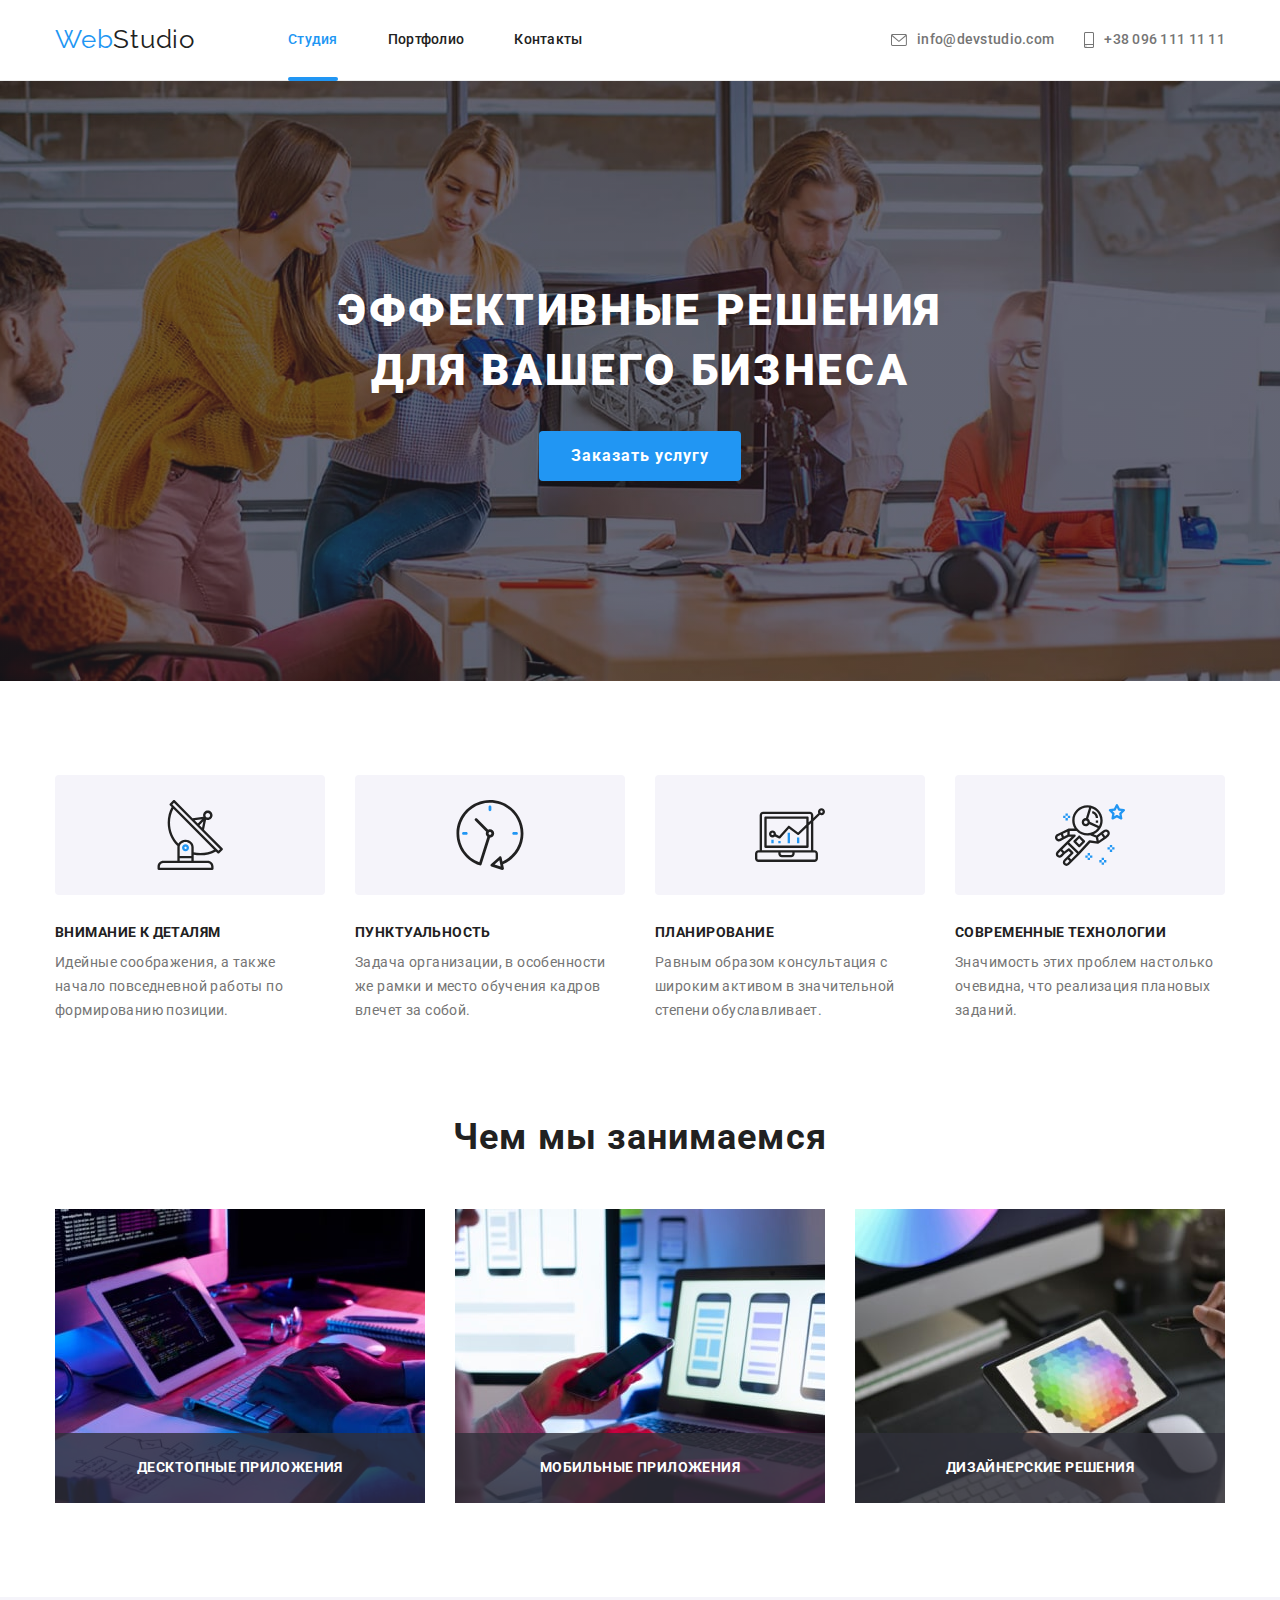
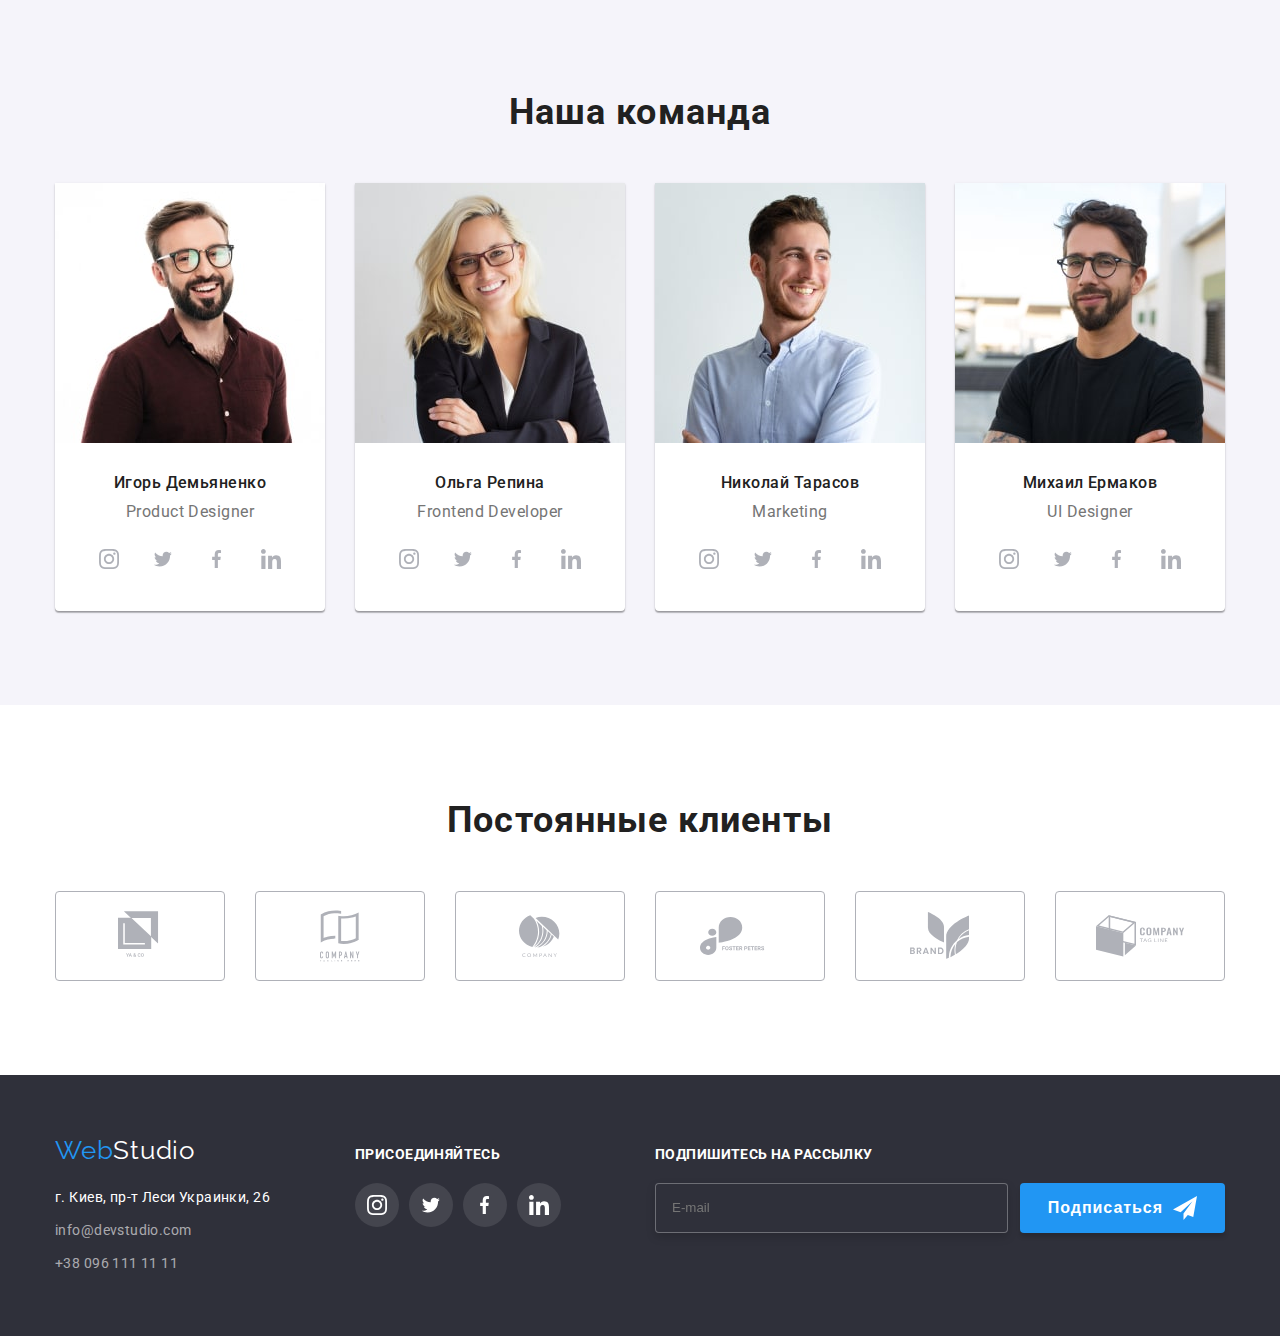
==== commit c61b2eb5: "finalizing adaptive layout 2" ====
--- a/index.html
+++ b/index.html
@@ -49,7 +49,6 @@
             ></use>
           </svg>
         </button>
-        <!-- <div class="www"> -->
         <div
           class="mobile-menu mobile-menu--padding mobile-menu--margin is-open"
           data-menu
@@ -79,7 +78,7 @@
           </nav>
           <div>
             <ul class="contacts contacts--margin">
-              <li class="contacts__item--position">
+              <li class="contacts__item--margin">
                 <a
                   class="contacts__link contacts__link--position contacts__link--padding"
                   href="mailto:info@devstudio.com"
@@ -94,7 +93,7 @@
                   info@devstudio.com
                 </a>
               </li>
-              <li class="contacts__item--position">
+              <li class="contacts__item--margin">
                 <a
                   class="contacts__link contacts__link--large-print contacts__link--position contacts__link--padding"
                   href="tel:+380961111111"
@@ -126,7 +125,6 @@
           </div>
         </div>
       </div>
-      <!-- </div> -->
     </header>
 
     <main>
@@ -218,26 +216,61 @@
           </h2>
           <ul class="grid">
             <li class="work__item grid__item">
-              <img
-                src="./images/home/programer-working.jpg"
-                alt="программист работает за столом в офисе"
-              />
+              <picture>
+                <source
+                  srcset="
+                    ./images/work/desktop/img1-desktop-min.jpg    1x,
+                    ./images/work/desktop/img1-desktop@2x-min.jpg 2x
+                  "
+                  media="(min-width: 1200px)"
+                  type="image/jpeg"
+                />
+                <img
+                  src="./images/work/desktop/img1-desktop-min.jpg"
+                  alt="программист работает за столом в офисе"
+                  width="370"
+                />
+              </picture>
+
               <p class="work__text work__text--padding">
                 Десктопные приложения
               </p>
             </li>
             <li class="work__item grid__item">
-              <img
-                src="./images/home/web-ui-designers.jpg"
-                alt="веб-дизайнеры разрабатывают приложения для смартфонов"
-              />
+              <picture>
+                <source
+                  srcset="
+                    ./images/work/desktop/img2-desktop-min.jpg    1x,
+                    ./images/work/desktop/img2-desktop@2x-min.jpg 2x
+                  "
+                  media="(min-width: 1200px)"
+                  type="image/jpeg"
+                />
+                <img
+                  src="./images/work/desktop/img2-desktop-min.jpg"
+                  alt="веб-дизайнеры разрабатывают приложения для смартфонов"
+                  width="370"
+                />
+              </picture>
               <p class="work__text work__text--padding">Мобильные приложения</p>
             </li>
             <li class="work__item grid__item">
-              <img
-                src="./images/home/creative-artist-web-design.jpg"
-                alt="художник веб-дизайна с графическим планшетом"
-              />
+              <picture>
+                <source
+                  srcset="
+                    ./images/work/desktop/img3-desktop-min.jpg    1x,
+                    ./images/work/desktop/img3-desktop@2x-min.jpg 2x
+                  "
+                  media="(min-width: 1200px)"
+                  type="image/jpeg"
+                />
+                <img
+                  src="./images/work/desktop/img3-desktop-min.jpg"
+                  alt="художник веб-дизайна с графическим планшетом"
+                  width="370"
+                />
+              </picture>
+
               <p class="work__text work__text--padding">Дизайнерские решения</p>
             </li>
           </ul>
@@ -250,10 +283,38 @@
           <h2 class="section__title section__title--margin">Наша команда</h2>
           <ul class="grid">
             <li class="grid__item team__item gin">
-              <img
-                src="./images/home/product-designer.jpg"
-                alt="Продакт-дизайнер"
-              />
+              <picture>
+                <source
+                  srcset="
+                    ./images/team/desktop/img1-desktop-min.jpg    1x,
+                    ./images/team/desktop/img1-desktop@2x-min.jpg 2x
+                  "
+                  media="(min-width: 1200px)"
+                  type="image/jpeg"
+                />
+                <source
+                  srcset="
+                    ./images/team/tablet/img1-tablet-min.jpg    1x,
+                    ./images/team/tablet/img1-tablet@2x-min.jpg 2x
+                  "
+                  media="(min-width: 768px)"
+                  type="image/jpeg"
+                />
+                <source
+                  srcset="
+                    ./images/team/mobile/img1-mobile-min.jpg    1x,
+                    ./images/team/mobile/img1-mobile@2x-min.jpg 2x
+                  "
+                  media="(max-width: 767px)"
+                  type="image/jpeg"
+                />
+                <img
+                  src="./images/team/desktop/img1-desktop-min.jpg"
+                  alt="Продакт-дизайнер"
+                  width="450"
+                />
+              </picture>
+
               <div class="team__text--padding">
                 <h3 class="team__member-title team__member-title--margin">
                   Игорь Демьяненко
@@ -294,10 +355,38 @@
               </ul>
             </li>
             <li class="grid__item team__item gin">
-              <img
-                src="./images/home/frontend-developer.jpg"
-                alt="Фронтенд-разработчик"
-              />
+              <picture>
+                <source
+                  srcset="
+                    ./images/team/desktop/img2-desktop-min.jpg    1x,
+                    ./images/team/desktop/img2-desktop@2x-min.jpg 2x
+                  "
+                  media="(min-width: 1200px)"
+                  type="image/jpeg"
+                />
+                <source
+                  srcset="
+                    ./images/team/tablet/img2-tablet-min.jpg    1x,
+                    ./images/team/tablet/img2-tablet@2x-min.jpg 2x
+                  "
+                  media="(min-width: 768px)"
+                  type="image/jpeg"
+                />
+                <source
+                  srcset="
+                    ./images/team/mobile/img2-mobile-min.jpg    1x,
+                    ./images/team/mobile/img2-mobile@2x-min.jpg 2x
+                  "
+                  media="(max-width: 767px)"
+                  type="image/jpeg"
+                />
+                <img
+                  src="./images/team/desktop/img2-desktop-min.jpg"
+                  alt="Фронтенд-разработчик"
+                  width="450"
+                />
+              </picture>
+
               <div class="team__text--padding">
                 <h3 class="team__member-title team__member-title--margin">
                   Ольга Репина
@@ -338,7 +427,37 @@
               </ul>
             </li>
             <li class="grid__item team__item gin">
-              <img src="./images/home/marketing.jpg" alt="Маркетолог" />
+              <picture>
+                <source
+                  srcset="
+                    ./images/team/desktop/img3-desktop-min.jpg    1x,
+                    ./images/team/desktop/img3-desktop@2x-min.jpg 2x
+                  "
+                  media="(min-width: 1200px)"
+                  type="image/jpeg"
+                />
+                <source
+                  srcset="
+                    ./images/team/tablet/img3-tablet-min.jpg    1x,
+                    ./images/team/tablet/img3-tablet@2x-min.jpg 2x
+                  "
+                  media="(min-width: 768px)"
+                  type="image/jpeg"
+                />
+                <source
+                  srcset="
+                    ./images/team/mobile/img3-mobile-min.jpg    1x,
+                    ./images/team/mobile/img3-mobile@2x-min.jpg 2x
+                  "
+                  media="(max-width: 767px)"
+                  type="image/jpeg"
+                />
+                <img
+                  src="./images/team/desktop/img3-desktop-min.jpg"
+                  alt="Маркетолог"
+                  width="450"
+                />
+              </picture>
               <div class="team__text--padding">
                 <h3 class="team__member-title team__member-title--margin">
                   Николай Тарасов
@@ -379,10 +498,37 @@
               </ul>
             </li>
             <li class="grid__item team__item gin">
-              <img
-                src="./images/home/ui-designer.jpg"
-                alt="Дизайнер интерфейсов"
-              />
+              <picture>
+                <source
+                  srcset="
+                    ./images/team/desktop/img4-desktop-min.jpg    1x,
+                    ./images/team/desktop/img4-desktop@2x-min.jpg 2x
+                  "
+                  media="(min-width: 1200px)"
+                  type="image/jpeg"
+                />
+                <source
+                  srcset="
+                    ./images/team/tablet/img4-tablet-min.jpg    1x,
+                    ./images/team/tablet/img4-tablet@2x-min.jpg 2x
+                  "
+                  media="(min-width: 768px)"
+                  type="image/jpeg"
+                />
+                <source
+                  srcset="
+                    ./images/team/mobile/img4-mobile-min.jpg    1x,
+                    ./images/team/mobile/img4-mobile@2x-min.jpg 2x
+                  "
+                  media="(max-width: 767px)"
+                  type="image/jpeg"
+                />
+                <img
+                  src="./images/team/desktop/img4-desktop-min.jpg"
+                  alt="Дизайнер интерфейсов"
+                  width="450"
+                />
+              </picture>
               <div class="team__text--padding">
                 <h3 class="team__member-title team__member-title--margin">
                   Михаил Ермаков
@@ -591,8 +737,8 @@
     </footer>
 
     <!-- Модальное окно заказать услугу -->
-    <div class="backdrop is-hidden" data-modal>
-      <div class="modal modal--size modal--padding">
+    <div class="backdrop backdrop--padding is-hidden" data-modal>
+      <div class="modal modal--size modal--padding modal--margin">
         <button type="button" class="modal__button-close" data-modal-close>
           <svg width="11" height="11">
             <use href="./images/icons/sprite.svg#icon-close"></use>
--- a/CSS/styles.min.css
+++ b/CSS/styles.min.css
@@ -1,2 +1,2 @@
-:root{--primery-text-color: #757575;--title-text-color: #212121;--button-text-color: #212121;--button-text-color-hover-focus: #ffffff;--button-background-color: #f5f4fa;--link-text-ontacts: #757575;--link-text-site-nav: #212121;--accent-text-color: #2196f3;--social-icon-color: #afb1b8;--accent-icon-color: #ffffff;--main-white: #ffffff;--grid-item: 4;--timing-function: cubic-bezier(0.4, 0, 0.2, 1);--animation-speed: 250ms}.visually-hidden{position:absolute !important;clip:rect(1px 1px 1px 1px);clip:rect(1px, 1px, 1px, 1px);padding:0 !important;border:0 !important;height:1px !important;width:1px !important;overflow:hidden}html{box-sizing:border-box}*,*::before,*::after{box-sizing:border-box}a{text-decoration:none}ul{padding-left:0;margin:0}li{list-style:none}address{font-style:normal}h1,h2,h3,h4,h5,h6,p{margin-top:0;margin-bottom:0}img{display:block;max-width:100%;height:auto}button{cursor:pointer}label{font-size:12px;line-height:1.17;letter-spacing:0.01em;cursor:pointer}textarea{resize:none}body{color:var(--primery-text-color);background-color:#ffffff;font-family:Roboto, sans-serif;margin:0}.container{width:100%;padding-left:15px;padding-right:15px;margin-left:auto;margin-right:auto}@media screen and (min-width: 480px){.container{max-width:480px}}@media screen and (min-width: 768px){.container{max-width:768px}}@media screen and (min-width: 1200px){.container{max-width:1200px}}.hero__button{color:#ffffff;background-color:#2196f3;font-weight:700;font-size:16px;line-height:1.88;letter-spacing:0.06em;font-family:inherit;padding:10px 32px;border:0;border-radius:4px}.filter__button{color:var(--button-text-color);background-color:var(--button-background-color);font-weight:500;font-size:16px;line-height:1.63;letter-spacing:0.03em;font-family:inherit;border:0;border-radius:4px;padding:6px 22px;transition:background-color var(--animation-speed) var(--timing-function),color var(--animation-speed) var(--timing-function),box-shadow var(--animation-speed) var(--timing-function)}.filter__button:hover,.filter__button:focus{color:var(--button-text-color-hover-focus);background-color:var(--accent-text-color);box-shadow:0px 3px 1px rgba(0,0,0,0.1),0px 1px 2px rgba(0,0,0,0.08),0px 2px 2px rgba(0,0,0,0.12)}.subscribe__button{font-weight:700;font-size:16px;line-height:1.88;letter-spacing:0.06em;color:var(--accent-icon-color);padding:10px 28px;display:inline-flex;align-items:center;border:none;border-radius:4px;background-color:var(--accent-text-color);box-shadow:0px 4px 4px rgba(0,0,0,0.15)}@media screen and (min-width: 1200px){.subscribe__button--margin{margin-left:12px}}.subscribe__icon--append{margin-left:10px}.form-field__button{font-weight:700;font-size:16px;line-height:1.88;letter-spacing:0.06em;padding:10px 55px;display:block;color:var(--button-background-color);background-color:var(--accent-text-color);border:0;border-radius:4px;box-shadow:0px 4px 4px rgba(0,0,0,0.15);transition:background-color var(--animation-speed) var(--timing-function)}.form-field__button:hover,.form-field__button:focus{background-color:#188ce8}.form-field__button--margin{margin-top:23px;margin-right:auto;margin-left:auto}@media screen and (max-width: 767.98px){.mobile-menu__btn{display:inline-flex;margin:0;padding:0;border:none;background-color:transparent;z-index:1}.mobile-menu__btn .mobile-menu__icon-close{display:none}.mobile-menu__btn.is-open .mobile-menu__icon-close{display:block}.mobile-menu__btn.is-open .mobile-menu__icon-menu{display:none}}@media screen and (min-width: 767.98px){.mobile-menu__btn{display:none}}.social__list{display:inline-flex}.social__list--padding{padding-bottom:30px}.social__item--margin+.social__item--margin{margin-left:10px}.social__link{display:flex;justify-content:center;align-items:center;width:44px;height:44px;border-radius:50%;background-color:#ffffff;transition:background-color var(--animation-speed) var(--timing-function)}.social__link:hover,.social__link:focus{background-color:var(--accent-text-color)}.social__icon{fill:var(--social-icon-color);transition:fill var(--animation-speed) var(--timing-function)}.social__link:hover .social__icon,.social__link:focus .social__icon{fill:var(--accent-icon-color)}.social__link--background{background-color:rgba(255,255,255,0.1)}.social__icon--white{fill:#ffffff}.logo{color:#212121;font-family:Raleway, sans-serif;font-size:26px;line-height:1.19;letter-spacing:0.03em}.header__logo--position{padding-top:16px;padding-bottom:16px}@media screen and (min-width: 767.98px){.header__logo--position{padding-top:26px;padding-bottom:24px}}@media screen and (min-width: 1199.98px){.header__logo--position{padding-top:24px;padding-bottom:25px}}.footer__logo--margin{margin-bottom:20px}.footer__logo{color:#ffffff;display:inline-block}.logo__text--blue{color:#2196f3}.backdrop{position:fixed;top:0;bottom:0;width:100%;height:100%;background-color:rgba(0,0,0,0.2);opacity:1;transition:opacity var(--animation-speed) var(--timing-function)}.backdrop.is-hidden{opacity:0;visibility:visible;pointer-events:none}.backdrop.is-hidden .modal{transform:translate(-50%, -50%) scale(0.1)}.modal{position:absolute;top:50%;left:50%;transform:translate(-50%, -50%) scale(1);transition:transform var(--animation-speed) var(--timing-function);border-radius:4px;background-color:#ffffff;display:flex;justify-content:flex-end;box-shadow:0px 1px 3px rgba(0,0,0,0.12),0px 1px 1px rgba(0,0,0,0.14),0px 2px 1px rgba(0,0,0,0.2)}.modal--size{min-width:528px;min-height:581px}.modal--padding{padding-top:8px;padding-right:8px}.modal__button-close{border:1px solid rgba(0,0,0,0.1);width:30px;height:30px;border-radius:50%;background-color:#fff;z-index:1;transition:fill var(--animation-speed) var(--timing-function)}.modal__button-close:hover,.modal__button-close:focus{fill:var(--accent-text-color)}.modal__form{position:absolute;top:0;right:0;left:0;bottom:0}.modal__form--padding{padding:40px}.modal__form-text{font-weight:700;font-size:20px;line-height:1.15;text-align:center;letter-spacing:0.03em;color:var(--button-text-color)}.modal__form-text--padding{margin-bottom:12px}.form-field{position:relative;display:flex;flex-direction:column}.modal__form-field{position:relative;display:flex;flex-direction:column}.modal__input{border:1px solid rgba(33,33,33,0.2);border-radius:4px;transition:border var(--animation-speed) var(--timing-function)}.modal__input:hover,.modal__input:focus{border:1px solid var(--accent-text-color)}.modal__input--padding{padding-top:12px;padding-right:12px;padding-bottom:12px;padding-left:42px}.modal__input--margin{margin-top:4px;margin-bottom:10px}.modal__input--font{font-size:14px}.modal__textarea{border:1px solid rgba(33,33,33,0.2);border-radius:4px;transition:border var(--animation-speed) var(--timing-function)}.modal__textarea:hover,.modal__textarea:focus{border:1px solid var(--accent-text-color)}.modal__textarea::placeholder{font-size:12px;line-height:1.17;letter-spacing:0.01em;color:rgba(117,117,117,0.5)}.modal__textarea--padding{padding:12px 16px}.modal__textarea--margin{margin-top:4px;margin-bottom:20px}.form-field__icon{position:absolute;top:50%;left:3.5%;transform:translateY(-30%);fill:var(--button-text-color);transition:fill var(--animation-speed) var(--timing-function)}.modal__input:hover+.form-field__icon,.modal__input:focus+.form-field__icon{fill:var(--accent-text-color)}.form-field__policy{text-align:center;position:relative}.form-field__policy-text{font-size:14px;line-height:1.71;letter-spacing:0.03em}.form-field__policy-text--padding{padding-left:24px}.form-field__agreement{text-decoration:underline}.form-field__checkbox-policy{position:absolute !important;clip:rect(1px 1px 1px 1px);clip:rect(1px, 1px, 1px, 1px);padding:0 !important;border:0 !important;height:1px !important;width:1px !important;overflow:hidden}.form-field__checkbox-icon{position:absolute;top:50%;left:2.6%;transform:translateY(-50%);fill:var(--button-text-color)}.form-field__checkbox-policy:checked+.form-field__checkbox-icon{background-color:var(--accent-text-color);fill:var(--accent-text-color);border-radius:2px;background-image:url(../images/icons/checkbox.svg);background-size:contain}.form-field__checkbox-policy:focus+.form-field__checkbox-icon{box-shadow:0px 0px 0px 2px rgba(0,0,0,0.33);border-radius:2px}.section{padding-top:60px;padding-bottom:60px}@media screen and (min-width: 1200px){.section{padding-top:94px;padding-bottom:94px}}.section__title{font-size:36px;line-height:1.17;letter-spacing:0.03em;text-align:center;color:var(--title-text-color)}.section__title--margin{margin-bottom:30px}@media screen and (min-width: 1200px){.section__title--margin{margin-bottom:50px}}.grid{display:flex;flex-wrap:wrap;margin-left:-30px;margin-bottom:-30px}.grid__item{flex-basis:calc((100% - 30px * var(--grid-item)) / var(--grid-item));margin-left:30px;margin-bottom:30px}.header{position:relative;border-bottom:1px solid #ececec}.header--position{display:flex}@media screen and (max-width: 767.98px){.header--position{align-items:center;justify-content:space-between}}@media screen and (max-width: 767.98px){.mobile-menu{display:flex;flex-direction:column;justify-content:space-between;position:absolute;top:0;left:0;width:100%;height:100vh;background-color:var(--main-white)}}@media screen and (min-width: 767.98px){.mobile-menu{width:100%;display:flex;align-items:center;justify-content:space-between}}@media screen and (max-width: 767.98px){.mobile-menu.is-open{display:none}}.navigation__list .navigation__link.current{color:var(--accent-text-color)}@media screen and (min-width: 767.98px){.navigation__list{display:flex}}@media screen and (min-width: 767.98px){.mobile-menu--margin{margin-left:88px}}@media screen and (min-width: 1199.98px){.mobile-menu--margin{margin-left:93px}}.navigation__link{font-weight:500;font-size:40px;line-height:1.17;letter-spacing:0.02em;transition:color var(--animation-speed) var(--timing-function)}@media screen and (min-width: 767.98px){.navigation__link{display:flex;font-size:14px;line-height:1.14}}@media screen and (min-width: 767.98px){.navigation__link--padding{padding-top:32px;padding-bottom:32px}}.navigation__link{color:var(--link-text-site-nav)}.navigation__link:hover,.navigation__link:focus{color:var(--accent-text-color)}@media screen and (min-width: 767.98px){.navigation__ltem{position:relative}.navigation__ltem:not(:last-child){margin-right:50px}}@media screen and (max-width: 767.98px){.navigation__ltem--margin:not(:last-child){margin-bottom:32px}}@media screen and (min-width: 767.98px){.navigation--current-page::after{content:'';display:block;width:100%;height:4px;background-color:var(--accent-text-color);border-radius:4px;position:absolute;bottom:-1px}}@media screen and (max-width: 767.98px){.mobile-menu--padding{padding-top:48px;padding-right:40px;padding-bottom:48px;padding-left:40px}}.social-menu{display:flex;flex-wrap:wrap}@media screen and (min-width: 767.98px){.social-menu{display:none}}.social-menu__link{font-weight:500;font-size:18px;line-height:1.22;letter-spacing:0.02em;color:var(--accent-text-color)}.social-menu__link:focus{color:blue}.social-menu__item{position:relative}.social-menu__item--margin{margin-right:20px}.social-menu__item:not(:first-child)::after{position:absolute;top:0;left:-10px;content:'';display:block;height:22px;border:1px solid rgba(33,33,33,0.2)}.contacts{display:flex;flex-direction:column-reverse}@media screen and (min-width: 767.98px){.contacts{flex-direction:column}}@media screen and (min-width: 1199.98px){.contacts{flex-direction:inherit}}@media screen and (max-width: 767.98px){.contacts--margin{margin-bottom:64px}}.contacts__link{display:block;font-style:normal;font-weight:500;font-size:24px;line-height:1.17;letter-spacing:0.02em;color:var(--link-text-ontacts);transition:color var(--animation-speed) var(--timing-function)}.contacts__link:hover,.contacts__link:focus{color:var(--accent-text-color)}@media screen and (max-width: 767.98px){.contacts__link--large-print{font-size:34px;line-height:1.18;color:var(--accent-text-color);margin-bottom:32px}.contacts__link--large-print:focus{color:blue}}@media screen and (min-width: 767.98px){.contacts__link{font-size:14px;line-height:1.14;color:var(--link-text-ontacts)}}@media screen and (min-width: 767.98px){.contacts__link--position{display:flex;align-items:center}}@media screen and (min-width: 1199.98px){.contacts__link--padding{padding-top:30px;padding-bottom:30px}}.address__contact{color:rgba(255,255,255,0.6);font-size:14px;font-weight:400;line-height:1.71;letter-spacing:0.03em}.address__contact:hover,.address__contact:focus{color:var(--accent-text-color)}@media screen and (min-width: 1199.98px){.contacts__item--position+.contacts__item--position{margin-left:30px}}.address__contact--margin{display:block;margin-bottom:8px}@media screen and (min-width: 1199.98px){.address__contact--margin{margin-bottom:9px}}.contacts__icon{display:none}@media screen and (min-width: 767.98px){.contacts__icon{display:block;fill:currentColor}}.contacts__icon--posotion{margin-right:10px}.hero{background-color:#2f303a;text-align:center;padding-top:118px;padding-bottom:118px}@media screen and (min-width: 1199.98px){.hero{padding-top:200px;padding-bottom:200px}}.overlay{margin-left:auto;margin-right:auto;background-image:linear-gradient(to right, rgba(47,48,58,0.4), rgba(47,48,58,0.4)),url(../../images/hero/mobile/hero-mobile-min.jpg);background-size:cover;background-repeat:no-repeat;background-position:center}@media (min-device-pixel-ratio: 2), (-webkit-min-device-pixel-ratio: 2), (min-resolution: 192dpi), (min-resolution: 2dppx){.overlay{background-image:linear-gradient(to right, rgba(47,48,58,0.4), rgba(47,48,58,0.4)),url(../../images/hero/mobile/hero-mobile@2x-min.jpg)}}@media screen and (min-width: 480px){.overlay{background-image:linear-gradient(to right, rgba(47,48,58,0.4), rgba(47,48,58,0.4)),url(../../images/hero/tablet/hero-tablet-min.jpg)}}@media screen and (min-width: 480px) and (min-device-pixel-ratio: 2), screen and (min-width: 480px) and (-webkit-min-device-pixel-ratio: 2), screen and (min-width: 480px) and (min-resolution: 192dpi), screen and (min-width: 480px) and (min-resolution: 2dppx){.overlay{background-image:linear-gradient(to right, rgba(47,48,58,0.4), rgba(47,48,58,0.4)),url(../../images/hero/tablet/hero-tablet@2x-min.jpg)}}@media screen and (min-width: 768px){.overlay{background-image:linear-gradient(to right, rgba(47,48,58,0.4), rgba(47,48,58,0.4)),url(../../images/hero/desktop/hero-desktop-min.jpg)}}@media screen and (min-width: 768px) and (min-device-pixel-ratio: 2), screen and (min-width: 768px) and (-webkit-min-device-pixel-ratio: 2), screen and (min-width: 768px) and (min-resolution: 192dpi), screen and (min-width: 768px) and (min-resolution: 2dppx){.overlay{background-image:linear-gradient(to right, rgba(47,48,58,0.4), rgba(47,48,58,0.4)),url(../../images/hero/desktop/hero-desktop@2x-min.jpg)}}.hero__title{color:#ffffff;font-weight:900;font-size:44px;line-height:1.36;letter-spacing:0.06em;text-transform:uppercase;margin-bottom:30px}@media screen and (max-width: 1199.98px){.hero__title{font-size:26px}}.hero__title--wrap{display:flex;justify-content:center}.features__box{height:120px;background-color:var(--button-background-color);border-radius:4px;display:flex;justify-content:center;align-items:center}.features__box--margin{margin-bottom:30px}.features__title{font-size:14px;line-height:1.14;letter-spacing:0.03em;text-transform:uppercase;color:var(--title-text-color)}@media screen and (max-width: 767px){.features__title{text-align:center}}.features__title--margin{margin-bottom:10px}.features__text{font-size:14px;line-height:1.71;letter-spacing:0.03em}.features__item{--grid-item: 1}@media screen and (min-width: 480px){.features__item{--grid-item: 1}}@media screen and (min-width: 768px){.features__item{--grid-item: 2}}@media screen and (min-width: 1200px){.features__item{--grid-item: 4}}.work{padding-top:0}@media screen and (max-width: 1199.98px){.work{display:none}}.work__item{position:relative;text-align:center;--grid-item: 3}.work__item--margin{margin-right:30px}.work__text{position:absolute;right:0;bottom:0;left:0;min-height:70px;font-weight:700;font-size:14px;line-height:1.14;letter-spacing:0.03em;text-transform:uppercase;color:var(--accent-icon-color);background-color:rgba(47,48,58,0.8)}.work__text--padding{padding-top:27px}.team{background-color:var(--button-background-color)}.team__item{background-color:#ffffff;border-top-left-radius:0;border-top-right-radius:0;border-bottom-left-radius:4px;border-bottom-right-radius:4px;box-shadow:0px 1px 3px rgba(0,0,0,0.12),0px 1px 1px rgba(0,0,0,0.14),0px 2px 1px rgba(0,0,0,0.2);text-align:center;--grid-item: 1}@media screen and (min-width: 768px){.team__item{--grid-item: 2}}@media screen and (min-width: 1200px){.team__item{--grid-item: 4}}.team__member-text{font-weight:400;font-size:16px;line-height:1.19;letter-spacing:0.03em}.team__member-title{font-weight:500;font-size:16px;line-height:1.19;letter-spacing:0.03em;color:var(--title-text-color)}.team__member-title--margin{margin-bottom:10px}.team__text--padding{padding-top:30px;padding-bottom:16px}.clients__link{display:flex;justify-content:center;align-items:center;height:90px;border:1px solid #afb1b8;border-radius:4px;transition:border var(--animation-speed) var(--timing-function)}.clients__link:hover,.clients__link:focus{border:1px solid var(--accent-text-color)}.clients__item{--grid-item: 2}@media screen and (min-width: 768px){.clients__item{--grid-item: 3}}@media screen and (min-width: 1200px){.clients__item{--grid-item: 6}}.clients__icon{fill:var(--social-icon-color);transition:fill var(--animation-speed) var(--timing-function)}.clients__link:hover .clients__icon,.clients__link:focus .clients__icon{fill:var(--accent-text-color)}.examples__item--grid{display:flex;--grid-item: 1}@media screen and (min-width: 768px){.examples__item--grid{--grid-item: 2}}@media screen and (min-width: 1200px){.examples__item--grid{--grid-item: 3}}.examples__title{font-size:18px;line-height:2;letter-spacing:0.06em;color:var(--title-text-color)}.examples__title--margin{margin-bottom:4px}.examples__work-type{font-size:16px;line-height:1.88;letter-spacing:0.03em}.examples__box--border{border-right:1px solid #eeeeee;border-bottom:1px solid #eeeeee;border-left:1px solid #eeeeee;padding-top:20px;padding-right:24px;padding-bottom:20px;padding-left:24px}@media screen and (min-width: 767.98px) and (max-width: 1199.98px){.examples__box--padding{padding-bottom:56px}}.examples__box--overlay{position:relative;overflow:hidden}.examples__box--overlay:before{display:inline-block;content:'';position:absolute;background-color:rgba(33,150,243,0.9);width:100%;height:100%;transform:translateY(101%);transition:transform var(--animation-speed) var(--timing-function)}.examples__link:hover .examples__box--overlay:before,.examples__link:focus .examples__box--overlay:before{opacity:1;transform:translateY(0)}.examples__text{font-size:18px;line-height:1.56;letter-spacing:0.03em;color:var(--button-text-color-hover-focus)}.examples__text--overlay{position:absolute;top:0;left:0;transform:translateY(100%);transition:transform var(--animation-speed) var(--timing-function);padding:77px 24px}.examples__link:hover .examples__text--overlay,.examples__link:focus .examples__text--overlay{opacity:1;transform:translateY(0)}@media screen and (min-width: 767.98px){.examples__text--overlay{padding:49px 24px}}@media screen and (min-width: 1199.98px){.examples__text--overlay{padding:63px 24px}}.examples__link--visited:visited{color:#757575}.examples__link{display:block;transition:box-shadow var(--animation-speed) var(--timing-function)}.examples__link:hover,.examples__link:focus{box-shadow:0px 1px 1px rgba(0,0,0,0.12),0px 4px 4px rgba(0,0,0,0.06),1px 4px 6px rgba(0,0,0,0.16)}.filter{margin-bottom:40px}@media screen and (min-width: 767.98px){.filter{margin-bottom:30px}}@media screen and (min-width: 1199.98px){.filter{margin-bottom:50px}}.filter__list{display:flex;flex-wrap:wrap}@media screen and (min-width: 767.98px){.filter__list{justify-content:center}}.filter__list--margin{margin-left:-8px;margin-bottom:-15px}@media screen and (min-width: 767.98px){.filter__list--margin{margin-bottom:0}}.filter__item--margin{margin-left:8px;margin-bottom:15px}@media screen and (min-width: 767.98px){.filter__item--margin{margin-bottom:0}}.footer{background-color:#2f303a}@media screen and (max-width: 1199.98px){.footer{text-align:center}}@media screen and (min-width: 767.98px) and (max-width: 1199.98px){.footer__box{display:flex;justify-content:space-around}}@media screen and (min-width: 1200px){.footer__box{display:flex;flex-basis:calc((100% - 30px) / 2);margin-right:30px}}.footer__addres,.footer__social{flex-basis:calc((100% - 30px) / 2)}.address__text{color:#ffffff;font-weight:400;font-size:14px;line-height:1.71;letter-spacing:0.03em}.address__text--margin{margin-bottom:8px}@media screen and (min-width: 1200px){.address__text--margin{margin-bottom:9px}}.social__text{font-weight:700;font-style:normal;font-size:14px;line-height:1.14;letter-spacing:0.03em;text-transform:uppercase;color:#ffffff}.social__text--margin{margin-bottom:20px}@media screen and (min-width: 1200px){.footer__flex{display:flex}}.footer__addres--position{padding-top:60px;padding-bottom:60px}@media screen and (min-width: 768px){.footer__addres--position{margin-right:30px}}.footer__social--position{padding-bottom:60px}@media screen and (min-width: 768px){.footer__social--position{padding-top:65px}}@media screen and (min-width: 1200px){.footer__social--position{padding-top:72px}}@media screen and (min-width: 768px) and (max-width: 1199.98px){.subscribe__flex{display:flex;flex-direction:column;align-items:center}}@media screen and (min-width: 1200px){.subscribe__flex{display:flex}}@media screen and (min-width: 768px) and (max-width: 1199.98px){.subscribe{display:flex;flex-direction:column;align-items:center}}@media screen and (min-width: 1200px){.subscribe{flex-basis:calc((100% - 30px) / 2)}}.subscribe--padding{padding-bottom:60px}@media screen and (min-width: 1200px){.subscribe--padding{padding-top:72px}}.subscribe__text{font-weight:700;font-size:14px;line-height:1.14;letter-spacing:0.03em;text-transform:uppercase;color:var(--accent-icon-color)}.subscribe__text--margin{margin-bottom:20px}.subscribe__input-email{color:var(--button-background-color);padding:15px 16px;border:1px solid rgba(255,255,255,0.3);border-radius:4px;filter:drop-shadow(0px 4px 4px rgba(0,0,0,0.15));background-color:#2f303a;width:100%}@media screen and (min-width: 768px) and (max-width: 1199.98px){.subscribe__input-email{width:450px}}@media screen and (max-width: 1199.98px){.subscribe__input-email{margin-bottom:20px}}
+:root{--primery-text-color: #757575;--title-text-color: #212121;--button-text-color: #212121;--button-text-color-hover-focus: #ffffff;--button-background-color: #f5f4fa;--link-text-ontacts: #757575;--link-text-site-nav: #212121;--accent-text-color: #2196f3;--social-icon-color: #afb1b8;--accent-icon-color: #ffffff;--main-white: #ffffff;--grid-item: 4;--timing-function: cubic-bezier(0.4, 0, 0.2, 1);--animation-speed: 250ms}.visually-hidden{position:absolute !important;clip:rect(1px 1px 1px 1px);clip:rect(1px, 1px, 1px, 1px);padding:0 !important;border:0 !important;height:1px !important;width:1px !important;overflow:hidden}html{box-sizing:border-box}*,*::before,*::after{box-sizing:border-box}a{text-decoration:none}ul{padding-left:0;margin:0}li{list-style:none}address{font-style:normal}h1,h2,h3,h4,h5,h6,p{margin-top:0;margin-bottom:0}img{display:block;max-width:100%;height:auto}button{cursor:pointer}label{font-size:12px;line-height:1.17;letter-spacing:0.01em;cursor:pointer}textarea{resize:none}body{color:var(--primery-text-color);background-color:#ffffff;font-family:Roboto, sans-serif;margin:0}body.modal-open{overflow:hidden}.container{width:100%;padding-left:15px;padding-right:15px;margin-left:auto;margin-right:auto}@media screen and (min-width: 480px){.container{max-width:480px}}@media screen and (min-width: 768px){.container{max-width:768px}}@media screen and (min-width: 1200px){.container{max-width:1200px}}.hero__button{color:#ffffff;background-color:#2196f3;font-weight:700;font-size:16px;line-height:1.88;letter-spacing:0.06em;font-family:inherit;padding:10px 32px;border:0;border-radius:4px}.filter__button{color:var(--button-text-color);background-color:var(--button-background-color);font-weight:500;font-size:16px;line-height:1.63;letter-spacing:0.03em;font-family:inherit;border:0;border-radius:4px;padding:6px 22px;transition:background-color var(--animation-speed) var(--timing-function),color var(--animation-speed) var(--timing-function),box-shadow var(--animation-speed) var(--timing-function)}.filter__button:hover,.filter__button:focus{color:var(--button-text-color-hover-focus);background-color:var(--accent-text-color);box-shadow:0px 3px 1px rgba(0,0,0,0.1),0px 1px 2px rgba(0,0,0,0.08),0px 2px 2px rgba(0,0,0,0.12)}.subscribe__button{font-weight:700;font-size:16px;line-height:1.88;letter-spacing:0.06em;color:var(--accent-icon-color);padding:10px 28px;display:inline-flex;align-items:center;border:none;border-radius:4px;background-color:var(--accent-text-color);box-shadow:0px 4px 4px rgba(0,0,0,0.15)}@media screen and (min-width: 1200px){.subscribe__button--margin{margin-left:12px}}.subscribe__icon--append{margin-left:10px}.form-field__button{font-weight:700;font-size:16px;line-height:1.88;letter-spacing:0.06em;padding:10px 55px;display:block;color:var(--button-background-color);background-color:var(--accent-text-color);border:0;border-radius:4px;box-shadow:0px 4px 4px rgba(0,0,0,0.15);transition:background-color var(--animation-speed) var(--timing-function)}.form-field__button:hover,.form-field__button:focus{background-color:#188ce8}.form-field__button--margin{margin-top:31px;margin-right:auto;margin-left:auto}@media screen and (max-width: 767.98px){.mobile-menu__btn{display:inline-flex;margin:0;padding:0;border:none;background-color:transparent;z-index:10}.mobile-menu__btn:hover,.mobile-menu__btn:focus{fill:var(--accent-text-color)}.mobile-menu__btn .mobile-menu__icon-close{display:none}.mobile-menu__btn.is-open .mobile-menu__icon-close{display:block}.mobile-menu__btn.is-open .mobile-menu__icon-menu{display:none}}@media screen and (min-width: 767.98px){.mobile-menu__btn{display:none}}.social__list{display:inline-flex}.social__list--padding{padding-bottom:30px}.social__item--margin+.social__item--margin{margin-left:10px}.social__link{display:flex;justify-content:center;align-items:center;width:44px;height:44px;border-radius:50%;background-color:#ffffff;transition:background-color var(--animation-speed) var(--timing-function)}.social__link:hover,.social__link:focus{background-color:var(--accent-text-color)}.social__icon{fill:var(--social-icon-color);transition:fill var(--animation-speed) var(--timing-function)}.social__link:hover .social__icon,.social__link:focus .social__icon{fill:var(--accent-icon-color)}.social__link--background{background-color:rgba(255,255,255,0.1)}.social__icon--white{fill:#ffffff}.logo{color:#212121;font-family:Raleway, sans-serif;font-size:26px;line-height:1.19;letter-spacing:0.03em}.header__logo--position{padding-top:16px;padding-bottom:16px}@media screen and (min-width: 767.98px){.header__logo--position{padding-top:26px;padding-bottom:26px}}@media screen and (min-width: 1199.98px){.header__logo--position{padding-top:24px;padding-bottom:25px}}.footer__logo--margin{margin-bottom:20px}.footer__logo{color:#ffffff;display:inline-block}.logo__text--blue{color:#2196f3}.backdrop{position:fixed;top:0;bottom:0;width:100%;height:100%;background-color:rgba(0,0,0,0.2);opacity:1;transition:opacity var(--animation-speed) var(--timing-function);z-index:15;overflow-y:scroll}@media screen and (max-width: 767.98px){.backdrop--padding{padding:93px 15px}}.backdrop.is-hidden{opacity:0;visibility:visible;pointer-events:none}.backdrop.is-hidden .modal{transform:translate(-50%, -50%) scale(0.1)}.modal{position:relative;width:100%;max-width:450px;border-radius:4px;background-color:#ffffff;display:flex;justify-content:flex-end;box-shadow:0px 1px 3px rgba(0,0,0,0.12),0px 1px 1px rgba(0,0,0,0.14),0px 2px 1px rgba(0,0,0,0.2)}@media screen and (min-width: 767.98px){.modal{position:absolute;top:50%;left:50%;transform:translate(-50%, -50%) scale(1);transition:transform var(--animation-speed) var(--timing-function)}}@media screen and (min-width: 767.98px){.modal--size{height:609px}}@media screen and (min-width: 1199.98px){.modal--size{min-width:528px;height:581px}}@media screen and (min-width: 767.98px){.modal--padding{padding-top:8px;padding-right:8px}}@media screen and (max-width: 767.98px){.modal--margin{margin-right:auto;margin-left:auto}}.modal__button-close{border:1px solid rgba(0,0,0,0.1);width:30px;height:30px;border-radius:50%;background-color:#fff;z-index:1;transition:fill var(--animation-speed) var(--timing-function)}.modal__button-close:hover,.modal__button-close:focus{fill:var(--accent-text-color)}@media screen and (max-width: 767.98px){.modal__button-close{position:absolute;top:8px;right:8px}}@media screen and (min-width: 767.98px){.modal__form{position:absolute;top:0;right:0;left:0;bottom:0}}.modal__form--padding{padding:40px}.modal__form-text{font-weight:700;font-size:20px;line-height:1.15;text-align:center;letter-spacing:0.03em;color:var(--button-text-color)}.modal__form-text--padding{margin-bottom:12px}.form-field{position:relative;display:flex;flex-direction:column}.modal__form-field{position:relative;display:flex;flex-direction:column}.modal__input{border:1px solid rgba(33,33,33,0.2);border-radius:4px;transition:border var(--animation-speed) var(--timing-function)}.modal__input:hover,.modal__input:focus{border:1px solid var(--accent-text-color)}.modal__input--padding{padding-top:12px;padding-right:12px;padding-bottom:12px;padding-left:42px}.modal__input--margin{margin-top:4px;margin-bottom:10px}.modal__input--font{font-size:14px}.modal__textarea{border:1px solid rgba(33,33,33,0.2);border-radius:4px;transition:border var(--animation-speed) var(--timing-function)}.modal__textarea:hover,.modal__textarea:focus{border:1px solid var(--accent-text-color)}.modal__textarea::placeholder{font-size:12px;line-height:1.17;letter-spacing:0.01em;color:rgba(117,117,117,0.5)}.modal__textarea--padding{padding:12px 16px}.modal__textarea--margin{margin-top:4px;margin-bottom:20px}.form-field__icon{position:absolute;top:50%;left:3.5%;transform:translateY(-30%);fill:var(--button-text-color);transition:fill var(--animation-speed) var(--timing-function)}.modal__input:hover+.form-field__icon,.modal__input:focus+.form-field__icon{fill:var(--accent-text-color)}.form-field__policy{text-align:center;position:relative}.form-field__policy-text{font-size:12px;line-height:1.17;letter-spacing:0.03em}@media screen and (min-width: 1199.98px){.form-field__policy-text{font-size:14px;line-height:1.71;letter-spacing:0.03em}}@media screen and (min-width: 340.98px){.form-field__policy-text--padding{padding-left:20px}}@media screen and (min-width: 767.98px){.form-field__policy-text--padding{padding-left:24px}}.form-field__agreement{text-decoration:underline}.form-field__checkbox-policy{position:absolute !important;clip:rect(1px 1px 1px 1px);clip:rect(1px, 1px, 1px, 1px);padding:0 !important;border:0 !important;height:1px !important;width:1px !important;overflow:hidden}.form-field__checkbox-icon{position:absolute;top:55%;left:0;transform:translateY(-50%);fill:var(--button-text-color)}.form-field__checkbox-policy:checked+.form-field__checkbox-icon{background-color:var(--accent-text-color);fill:var(--accent-text-color);border-radius:2px;background-image:url(../images/icons/checkbox.svg);background-size:contain}.form-field__checkbox-policy:focus+.form-field__checkbox-icon{box-shadow:0px 0px 0px 2px rgba(0,0,0,0.33);border-radius:2px}@media screen and (min-width: 1199.98px){.form-field__checkbox-icon{top:50%;left:2.5%}}.section{padding-top:60px;padding-bottom:60px}@media screen and (min-width: 1200px){.section{padding-top:94px;padding-bottom:94px}}.section__title{font-size:36px;line-height:1.17;letter-spacing:0.03em;text-align:center;color:var(--title-text-color)}.section__title--margin{margin-bottom:30px}@media screen and (min-width: 1200px){.section__title--margin{margin-bottom:50px}}.grid{display:flex;flex-wrap:wrap;margin-left:-30px;margin-bottom:-30px}.grid__item{flex-basis:calc((100% - 30px * var(--grid-item)) / var(--grid-item));margin-left:30px;margin-bottom:30px}.header{position:relative;border-bottom:1px solid #ececec}.header--position{display:flex}@media screen and (max-width: 767.98px){.header--position{align-items:center;justify-content:space-between}}@media screen and (max-width: 767.98px){.mobile-menu{display:flex;flex-direction:column;justify-content:space-between;position:absolute;top:0;left:0;width:100%;height:100vh;background-color:var(--main-white);z-index:5}}@media screen and (min-width: 767.98px){.mobile-menu{width:100%;display:flex;align-items:center;justify-content:space-between}}@media screen and (max-width: 767.98px){.mobile-menu.is-open{display:none}}.navigation__list .navigation__link.current{color:var(--accent-text-color)}@media screen and (min-width: 767.98px){.navigation__list{display:flex}}@media screen and (min-width: 767.98px){.mobile-menu--margin{margin-left:88px}}@media screen and (min-width: 1199.98px){.mobile-menu--margin{margin-left:93px}}.navigation__link{font-weight:500;font-size:40px;line-height:1.17;letter-spacing:0.02em;transition:color var(--animation-speed) var(--timing-function)}@media screen and (min-width: 767.98px){.navigation__link{display:flex;font-size:14px;line-height:1.14}}@media screen and (min-width: 767.98px){.navigation__link--padding{padding-top:32px;padding-bottom:32px}}.navigation__link{color:var(--link-text-site-nav)}.navigation__link:hover,.navigation__link:focus{color:var(--accent-text-color)}@media screen and (min-width: 767.98px){.navigation__ltem{position:relative}.navigation__ltem:not(:last-child){margin-right:50px}}@media screen and (max-width: 767.98px){.navigation__ltem--margin:not(:last-child){margin-bottom:32px}}@media screen and (min-width: 767.98px){.navigation--current-page::after{content:'';display:block;width:100%;height:4px;background-color:var(--accent-text-color);border-radius:4px;position:absolute;bottom:-3%}}@media screen and (min-width: 767.98px) and (min-width: 1199.98px){.navigation--current-page::after{bottom:-1%}}@media screen and (max-width: 767.98px){.mobile-menu--padding{padding-top:48px;padding-bottom:48px;padding-left:40px}}.social-menu{display:flex;flex-wrap:wrap}@media screen and (min-width: 767.98px){.social-menu{display:none}}.social-menu__link{font-weight:500;font-size:18px;line-height:1.22;letter-spacing:0.02em;color:var(--accent-text-color)}.social-menu__link:focus{color:blue}.social-menu__item{position:relative}.social-menu__item--margin:not(:last-child){margin-right:20px}.social-menu__item:not(:first-child)::after{position:absolute;top:0;left:-10px;content:'';display:block;height:22px;border:1px solid rgba(33,33,33,0.2)}.contacts{display:flex;flex-direction:column-reverse}@media screen and (min-width: 767.98px){.contacts{flex-direction:column}}@media screen and (min-width: 1199.98px){.contacts{flex-direction:inherit}}@media screen and (max-width: 767.98px){.contacts--margin{margin-bottom:64px}}.contacts__link{display:block;font-style:normal;font-weight:500;font-size:24px;line-height:1.17;letter-spacing:0.02em;color:var(--link-text-ontacts);transition:color var(--animation-speed) var(--timing-function)}.contacts__link:hover,.contacts__link:focus{color:var(--accent-text-color)}@media screen and (max-width: 767.98px){.contacts__link--large-print{font-size:34px;line-height:1.18;color:var(--accent-text-color);margin-bottom:32px}.contacts__link--large-print:focus{color:blue}}@media screen and (min-width: 767.98px){.contacts__link{font-size:14px;line-height:1.14;color:var(--link-text-ontacts)}}@media screen and (min-width: 767.98px){.contacts__link--position{display:flex;align-items:center}}@media screen and (min-width: 1199.98px){.contacts__link--padding{padding-top:30px;padding-bottom:30px}}.address__contact{color:rgba(255,255,255,0.6);font-size:14px;font-weight:400;line-height:1.71;letter-spacing:0.03em}.address__contact:hover,.address__contact:focus{color:var(--accent-text-color)}@media screen and (max-width: 1199.98px){.contacts__item--margin+.contacts__item--margin{margin-top:10px}}@media screen and (min-width: 1199.98px){.contacts__item--margin+.contacts__item--margin{margin-left:30px}}.address__contact--margin{display:block;margin-bottom:8px}@media screen and (min-width: 1199.98px){.address__contact--margin{margin-bottom:9px}}.contacts__icon{display:none}@media screen and (min-width: 767.98px){.contacts__icon{display:block;fill:currentColor}}.contacts__icon--posotion{margin-right:10px}@media screen and (min-width: 767.98px) and (max-width: 1199.98px){.contacts__icon--posotion{margin-right:8px}}.hero{background-color:#2f303a;text-align:center;padding-top:118px;padding-bottom:118px}@media screen and (min-width: 1199.98px){.hero{padding-top:200px;padding-bottom:200px}}.overlay{margin-left:auto;margin-right:auto;background-image:linear-gradient(to right, rgba(47,48,58,0.4), rgba(47,48,58,0.4)),url(./../images/hero/mobile/hero-mobile-min.jpg);background-size:cover;background-repeat:no-repeat;background-position:center}@media (min-device-pixel-ratio: 2), (-webkit-min-device-pixel-ratio: 2), (min-resolution: 192dpi), (min-resolution: 2dppx){.overlay{background-image:linear-gradient(to right, rgba(47,48,58,0.4), rgba(47,48,58,0.4)),url(./../images/hero/mobile/hero-mobile@2x-min.jpg)}}@media screen and (min-width: 480px){.overlay{background-image:linear-gradient(to right, rgba(47,48,58,0.4), rgba(47,48,58,0.4)),url(./../images/hero/tablet/hero-tablet-min.jpg)}}@media screen and (min-width: 480px) and (min-device-pixel-ratio: 2), screen and (min-width: 480px) and (-webkit-min-device-pixel-ratio: 2), screen and (min-width: 480px) and (min-resolution: 192dpi), screen and (min-width: 480px) and (min-resolution: 2dppx){.overlay{background-image:linear-gradient(to right, rgba(47,48,58,0.4), rgba(47,48,58,0.4)),url(./../images/hero/tablet/hero-tablet@2x-min.jpg)}}@media screen and (min-width: 768px){.overlay{background-image:linear-gradient(to right, rgba(47,48,58,0.4), rgba(47,48,58,0.4)),url(./../images/hero/desktop/hero-desktop-min.jpg)}}@media screen and (min-width: 768px) and (min-device-pixel-ratio: 2), screen and (min-width: 768px) and (-webkit-min-device-pixel-ratio: 2), screen and (min-width: 768px) and (min-resolution: 192dpi), screen and (min-width: 768px) and (min-resolution: 2dppx){.overlay{background-image:linear-gradient(to right, rgba(47,48,58,0.4), rgba(47,48,58,0.4)),url(./../images/hero/desktop/hero-desktop@2x-min.jpg)}}.hero__title{color:#ffffff;font-weight:900;font-size:44px;line-height:1.36;letter-spacing:0.06em;text-transform:uppercase;margin-bottom:30px}@media screen and (max-width: 1199.98px){.hero__title{font-size:26px}}.hero__title--wrap{display:flex;justify-content:center}.features__box{height:120px;background-color:var(--button-background-color);border-radius:4px;display:flex;justify-content:center;align-items:center}.features__box--margin{margin-bottom:30px}.features__title{font-size:14px;line-height:1.14;letter-spacing:0.03em;text-transform:uppercase;color:var(--title-text-color)}@media screen and (max-width: 767px){.features__title{text-align:center}}.features__title--margin{margin-bottom:10px}.features__text{font-size:14px;line-height:1.71;letter-spacing:0.03em}.features__item{--grid-item: 1}@media screen and (min-width: 480px){.features__item{--grid-item: 1}}@media screen and (min-width: 768px){.features__item{--grid-item: 2}}@media screen and (min-width: 1200px){.features__item{--grid-item: 4}}.work{padding-top:0}@media screen and (max-width: 1199.98px){.work{display:none}}.work__item{position:relative;text-align:center;--grid-item: 3}.work__item--margin{margin-right:30px}.work__text{position:absolute;right:0;bottom:0;left:0;min-height:70px;font-weight:700;font-size:14px;line-height:1.14;letter-spacing:0.03em;text-transform:uppercase;color:var(--accent-icon-color);background-color:rgba(47,48,58,0.8)}.work__text--padding{padding-top:27px}.team{background-color:var(--button-background-color)}.team__item{background-color:#ffffff;border-top-left-radius:0;border-top-right-radius:0;border-bottom-left-radius:4px;border-bottom-right-radius:4px;box-shadow:0px 1px 3px rgba(0,0,0,0.12),0px 1px 1px rgba(0,0,0,0.14),0px 2px 1px rgba(0,0,0,0.2);text-align:center;--grid-item: 1}@media screen and (min-width: 768px){.team__item{--grid-item: 2}}@media screen and (min-width: 1200px){.team__item{--grid-item: 4}}.team__member-text{font-weight:400;font-size:16px;line-height:1.19;letter-spacing:0.03em}.team__member-title{font-weight:500;font-size:16px;line-height:1.19;letter-spacing:0.03em;color:var(--title-text-color)}.team__member-title--margin{margin-bottom:10px}.team__text--padding{padding-top:30px;padding-bottom:16px}.clients__link{display:flex;justify-content:center;align-items:center;height:90px;border:1px solid #afb1b8;border-radius:4px;transition:border var(--animation-speed) var(--timing-function)}.clients__link:hover,.clients__link:focus{border:1px solid var(--accent-text-color)}.clients__item{--grid-item: 2}@media screen and (min-width: 768px){.clients__item{--grid-item: 3}}@media screen and (min-width: 1200px){.clients__item{--grid-item: 6}}.clients__icon{fill:var(--social-icon-color);transition:fill var(--animation-speed) var(--timing-function)}.clients__link:hover .clients__icon,.clients__link:focus .clients__icon{fill:var(--accent-text-color)}.examples__item--grid{display:flex;--grid-item: 1}@media screen and (min-width: 768px){.examples__item--grid{--grid-item: 2}}@media screen and (min-width: 1200px){.examples__item--grid{--grid-item: 3}}.examples__title{font-size:18px;line-height:2;letter-spacing:0.06em;color:var(--title-text-color)}.examples__title--margin{margin-bottom:4px}.examples__work-type{font-size:16px;line-height:1.88;letter-spacing:0.03em}.examples__box--border{border-right:1px solid #eeeeee;border-bottom:1px solid #eeeeee;border-left:1px solid #eeeeee;padding-top:20px;padding-right:24px;padding-bottom:20px;padding-left:24px}@media screen and (min-width: 767.98px) and (max-width: 1199.98px){.examples__box--padding{padding-bottom:56px}}.examples__box--overlay{position:relative;overflow:hidden}.examples__box--overlay:before{display:inline-block;content:'';position:absolute;background-color:rgba(33,150,243,0.9);width:100%;height:100%;transform:translateY(101%);transition:transform var(--animation-speed) var(--timing-function)}.examples__link:hover .examples__box--overlay:before,.examples__link:focus .examples__box--overlay:before{opacity:1;transform:translateY(0)}.examples__text{font-size:18px;line-height:1.56;letter-spacing:0.03em;color:var(--button-text-color-hover-focus)}.examples__text--overlay{position:absolute;top:0;left:0;transform:translateY(100%);transition:transform var(--animation-speed) var(--timing-function);padding:77px 24px}.examples__link:hover .examples__text--overlay,.examples__link:focus .examples__text--overlay{opacity:1;transform:translateY(0)}@media screen and (min-width: 767.98px){.examples__text--overlay{padding:49px 24px}}@media screen and (min-width: 1199.98px){.examples__text--overlay{padding:63px 24px}}.examples__link--visited:visited{color:#757575}.examples__link{display:block;transition:box-shadow var(--animation-speed) var(--timing-function)}.examples__link:hover,.examples__link:focus{box-shadow:0px 1px 1px rgba(0,0,0,0.12),0px 4px 4px rgba(0,0,0,0.06),1px 4px 6px rgba(0,0,0,0.16)}.filter{margin-bottom:40px}@media screen and (min-width: 767.98px){.filter{margin-bottom:30px}}@media screen and (min-width: 1199.98px){.filter{margin-bottom:50px}}.filter__list{display:flex;flex-wrap:wrap}@media screen and (min-width: 767.98px){.filter__list{justify-content:center}}.filter__list--margin{margin-left:-8px;margin-bottom:-15px}@media screen and (min-width: 767.98px){.filter__list--margin{margin-bottom:0}}.filter__item--margin{margin-left:8px;margin-bottom:15px}@media screen and (min-width: 767.98px){.filter__item--margin{margin-bottom:0}}.footer{background-color:#2f303a}@media screen and (max-width: 1199.98px){.footer{text-align:center}}@media screen and (min-width: 767.98px) and (max-width: 1199.98px){.footer__box{display:flex;justify-content:space-around}}@media screen and (min-width: 1200px){.footer__box{display:flex;flex-basis:calc((100% - 30px) / 2);margin-right:30px}}.footer__addres,.footer__social{flex-basis:calc((100% - 30px) / 2)}.address__text{color:#ffffff;font-weight:400;font-size:14px;line-height:1.71;letter-spacing:0.03em}.address__text--margin{margin-bottom:8px}@media screen and (min-width: 1200px){.address__text--margin{margin-bottom:9px}}.social__text{font-weight:700;font-style:normal;font-size:14px;line-height:1.14;letter-spacing:0.03em;text-transform:uppercase;color:#ffffff}.social__text--margin{margin-bottom:20px}@media screen and (min-width: 1200px){.footer__flex{display:flex}}.footer__addres--position{padding-top:60px;padding-bottom:60px}@media screen and (min-width: 768px){.footer__addres--position{margin-right:30px}}.footer__social--position{padding-bottom:60px}@media screen and (min-width: 768px){.footer__social--position{padding-top:65px}}@media screen and (min-width: 1200px){.footer__social--position{padding-top:72px}}@media screen and (min-width: 768px) and (max-width: 1199.98px){.subscribe__flex{display:flex;flex-direction:column;align-items:center}}@media screen and (min-width: 1200px){.subscribe__flex{display:flex}}@media screen and (min-width: 768px) and (max-width: 1199.98px){.subscribe{display:flex;flex-direction:column;align-items:center}}@media screen and (min-width: 1200px){.subscribe{flex-basis:calc((100% - 30px) / 2)}}.subscribe--padding{padding-bottom:60px}@media screen and (min-width: 1200px){.subscribe--padding{padding-top:72px}}.subscribe__text{font-weight:700;font-size:14px;line-height:1.14;letter-spacing:0.03em;text-transform:uppercase;color:var(--accent-icon-color)}.subscribe__text--margin{margin-bottom:20px}.subscribe__input-email{color:var(--button-background-color);padding:15px 16px;border:1px solid rgba(255,255,255,0.3);border-radius:4px;filter:drop-shadow(0px 4px 4px rgba(0,0,0,0.15));background-color:#2f303a;width:100%}@media screen and (min-width: 768px) and (max-width: 1199.98px){.subscribe__input-email{width:450px}}@media screen and (max-width: 1199.98px){.subscribe__input-email{margin-bottom:20px}}
 /*# sourceMappingURL=styles.min.css.map */